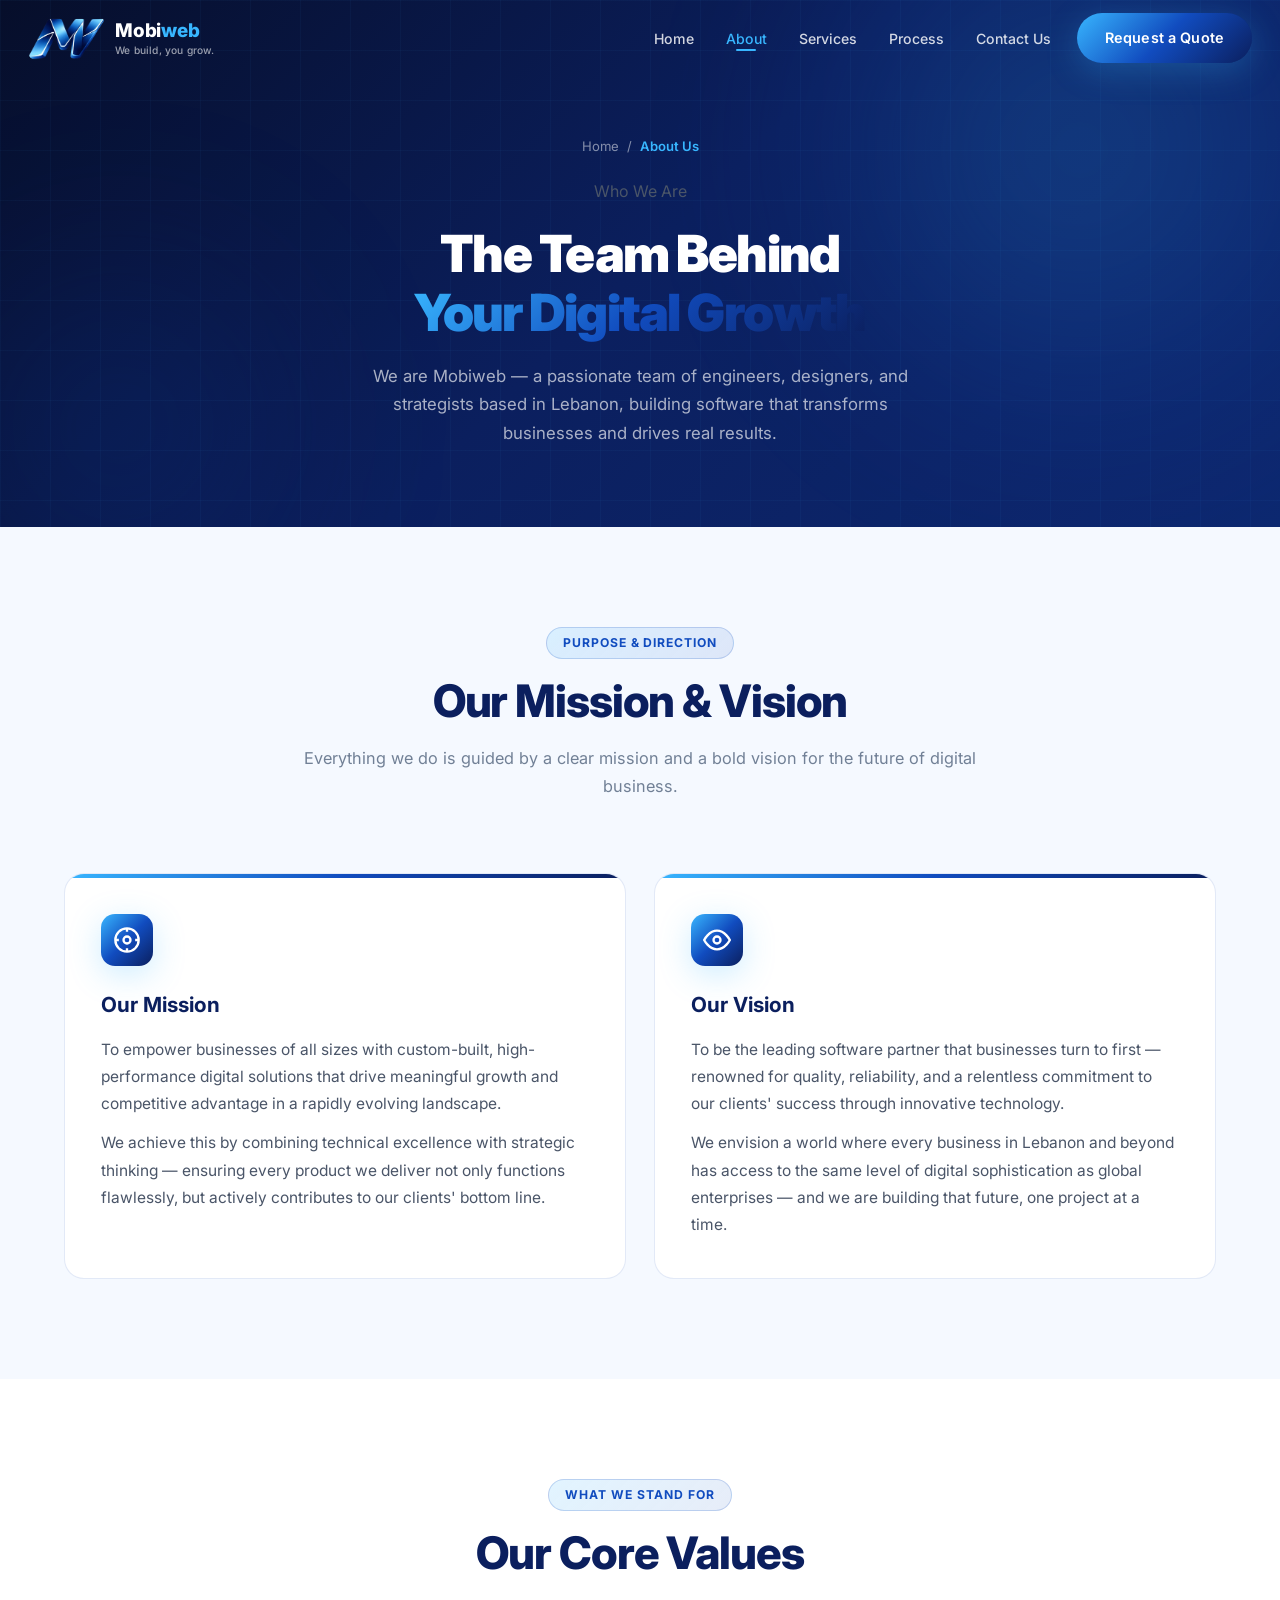
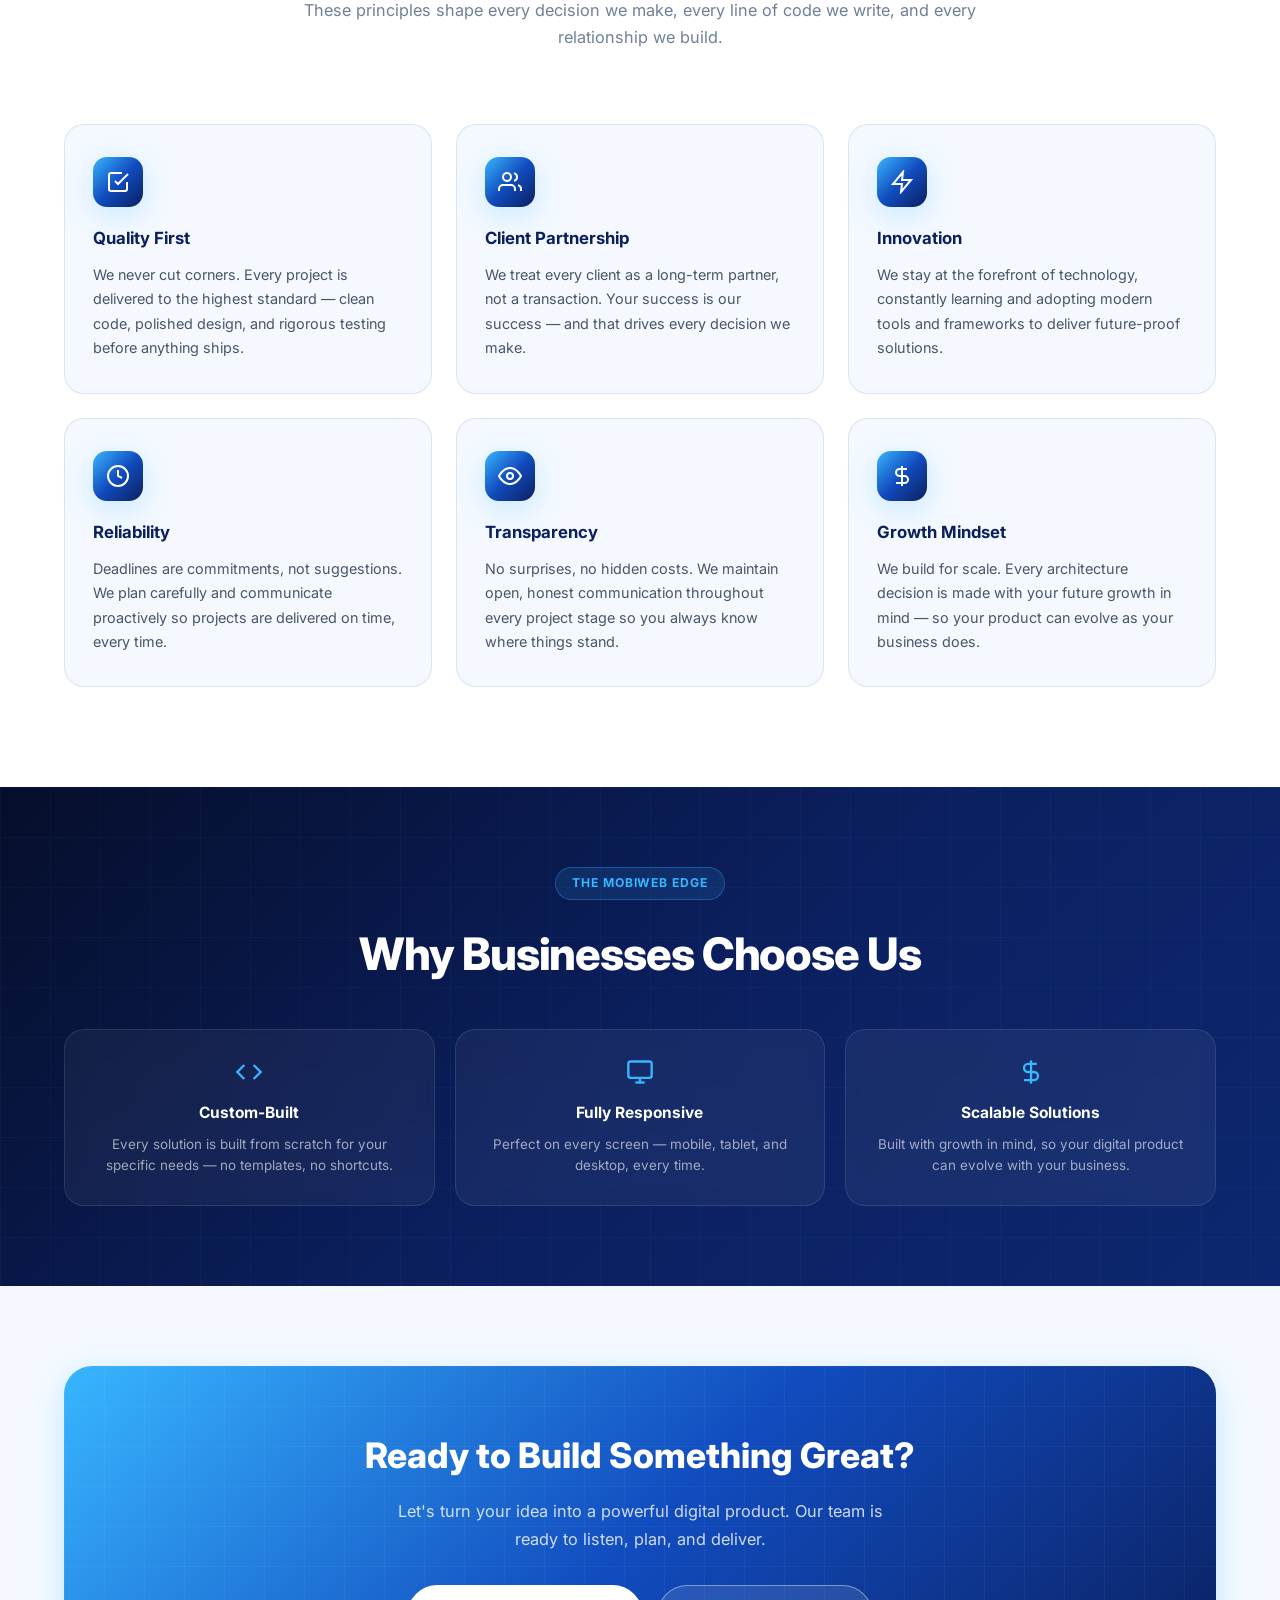
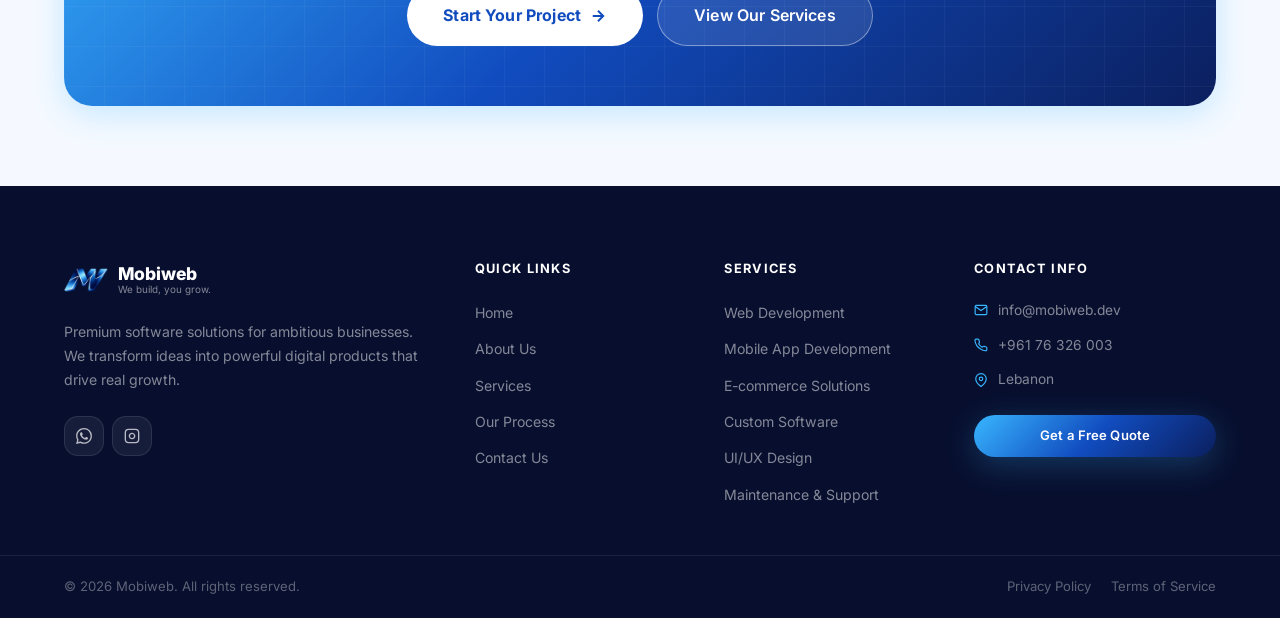
==== about.html @ 2de8a3c5 "commit 3" ====
<!DOCTYPE html>
<html lang="en">
<head>
  <meta charset="UTF-8" />
  <meta name="viewport" content="width=device-width, initial-scale=1.0" />
  <meta name="description" content="About Mobiweb — Our story, mission, vision, values, and the team behind Lebanon's trusted software company." />
  <meta name="keywords" content="about Mobiweb, software company Lebanon, web development team, who we are, our mission" />
  <meta name="author" content="Mobiweb" />
  <meta name="robots" content="index, follow" />
  <meta property="og:title" content="About Us — Mobiweb" />
  <meta property="og:description" content="Learn about Mobiweb — our story, values, mission and the people behind your next digital product." />
  <meta property="og:type" content="website" />
  <meta property="og:url" content="https://mobiweb.dev/about.html" />
  <title>About Us — Mobiweb</title>
  <link rel="stylesheet" href="style.css" />
  <link rel="preconnect" href="https://fonts.googleapis.com" />
  <link rel="preconnect" href="https://fonts.gstatic.com" crossorigin />
  <link href="https://fonts.googleapis.com/css2?family=Inter:wght@300;400;500;600;700;800;900&display=swap" rel="stylesheet" />
  <style>
    /* Active nav link */
    .active-page { color: #38B6FF !important; }
    .active-page::after { transform: translateX(-50%) scaleX(1) !important; }

    /* Breadcrumb */
    .breadcrumb { display: flex; align-items: center; gap: 8px; font-size: 0.82rem; color: rgba(255,255,255,.5); }
    .breadcrumb a { color: rgba(255,255,255,.5); transition: color 0.3s; }
    .breadcrumb a:hover { color: #38B6FF; }
    .breadcrumb span[aria-current] { color: #38B6FF; font-weight: 600; }

    /* ===== About Page Specific Styles ===== */

    /* Hero */
    .abt-hero {
      position: relative;
      background: var(--gradient-hero);
      overflow: hidden;
      padding: calc(var(--navbar-h) + 60px) 0 80px;
    }
    .abt-hero-inner {
      position: relative;
      z-index: 1;
      text-align: center;
      display: flex;
      flex-direction: column;
      align-items: center;
      gap: 20px;
    }
    .abt-hero-title {
      font-size: clamp(2rem, 4vw, 3.2rem);
      font-weight: 900;
      color: var(--white);
      line-height: 1.15;
      letter-spacing: -0.03em;
      max-width: 720px;
    }
    .abt-hero-subtitle {
      font-size: 1.05rem;
      color: rgba(255,255,255,.65);
      line-height: 1.7;
      max-width: 580px;
    }

    /* Story section */
    .abt-story-grid {
      display: grid;
      grid-template-columns: 1fr 1fr;
      gap: 64px;
      align-items: center;
    }
    .abt-story-text h2 {
      font-size: clamp(1.6rem, 3vw, 2.2rem);
      font-weight: 800;
      color: var(--text-primary);
      line-height: 1.25;
      letter-spacing: -0.025em;
      margin-bottom: 20px;
    }
    .abt-story-text p {
      font-size: 1rem;
      color: var(--text-body);
      line-height: 1.8;
      margin-bottom: 16px;
    }
    .abt-story-visual {
      display: grid;
      grid-template-columns: 1fr 1fr;
      gap: 16px;
    }
    .abt-stat-card {
      background: var(--white);
      border: 1.5px solid var(--border);
      border-radius: var(--radius-lg);
      padding: 28px 22px;
      text-align: center;
      transition: transform var(--transition), box-shadow var(--transition);
    }
    .abt-stat-card:hover {
      transform: translateY(-4px);
      box-shadow: var(--shadow-md);
    }
    .abt-stat-card strong {
      display: block;
      font-size: 2rem;
      font-weight: 900;
      background: var(--gradient);
      -webkit-background-clip: text;
      -webkit-text-fill-color: transparent;
      background-clip: text;
      line-height: 1;
      margin-bottom: 6px;
    }
    .abt-stat-card span {
      font-size: 0.82rem;
      font-weight: 500;
      color: var(--text-light);
    }
    .abt-stat-card.span-2 { grid-column: span 2; }

    /* Mission & Vision */
    .mv-grid {
      display: grid;
      grid-template-columns: 1fr 1fr;
      gap: 28px;
    }
    .mv-full-card {
      background: var(--white);
      border: 1.5px solid var(--border);
      border-radius: var(--radius-lg);
      padding: 40px 36px;
      position: relative;
      overflow: hidden;
      transition: transform var(--transition), box-shadow var(--transition);
    }
    .mv-full-card:hover {
      transform: translateY(-4px);
      box-shadow: var(--shadow-lg);
    }
    .mv-full-card::before {
      content: '';
      position: absolute;
      top: 0; left: 0; right: 0;
      height: 4px;
      background: var(--gradient);
    }
    .mv-full-card .mv-icon {
      margin-bottom: 22px;
    }
    .mv-full-card h3 {
      font-size: 1.3rem;
      font-weight: 700;
      color: var(--text-primary);
      margin-bottom: 14px;
    }
    .mv-full-card p {
      font-size: 0.97rem;
      color: var(--text-body);
      line-height: 1.75;
    }

    /* Values */
    .values-grid {
      display: grid;
      grid-template-columns: repeat(3, 1fr);
      gap: 24px;
    }
    .value-card {
      background: var(--bg);
      border-radius: var(--radius-lg);
      border: 1.5px solid var(--border);
      padding: 32px 28px;
      transition: transform var(--transition), box-shadow var(--transition), border-color var(--transition);
    }
    .value-card:hover {
      transform: translateY(-5px);
      box-shadow: var(--shadow-md);
      border-color: rgba(56,182,255,.3);
    }
    .value-icon {
      width: 50px; height: 50px;
      background: var(--gradient);
      border-radius: var(--radius-md);
      display: flex; align-items: center; justify-content: center;
      color: var(--white);
      margin-bottom: 18px;
      box-shadow: var(--shadow-blue);
    }
    .value-card h3 {
      font-size: 1.05rem;
      font-weight: 700;
      color: var(--text-primary);
      margin-bottom: 10px;
    }
    .value-card p {
      font-size: 0.9rem;
      color: var(--text-body);
      line-height: 1.7;
    }

    /* Why us strip */
    .abt-why-strip {
      background: var(--gradient-hero);
      padding: 80px 0;
      position: relative;
      overflow: hidden;
    }
    .abt-why-strip::before {
      content: '';
      position: absolute; inset: 0;
      background-image:
        linear-gradient(rgba(56,182,255,.04) 1px, transparent 1px),
        linear-gradient(90deg, rgba(56,182,255,.04) 1px, transparent 1px);
      background-size: 50px 50px;
      pointer-events: none;
    }
    .abt-why-inner {
      position: relative; z-index: 1;
      text-align: center;
    }
    .abt-why-inner .section-badge { background: rgba(56,182,255,.12); border-color: rgba(56,182,255,.3); color: var(--bright); }
    .abt-why-inner .section-title { color: var(--white); }
    .abt-why-inner .section-subtitle { color: rgba(255,255,255,.65); }
    .abt-why-list {
      display: grid;
      grid-template-columns: repeat(3, 1fr);
      gap: 20px;
      margin-top: 48px;
    }
    .abt-why-item {
      background: rgba(255,255,255,.05);
      border: 1px solid rgba(255,255,255,.1);
      border-radius: var(--radius-lg);
      padding: 28px 22px;
      text-align: center;
      backdrop-filter: blur(8px);
      transition: background var(--transition), border-color var(--transition), transform var(--transition);
    }
    .abt-why-item:hover {
      background: rgba(56,182,255,.1);
      border-color: rgba(56,182,255,.35);
      transform: translateY(-4px);
    }
    .abt-why-item svg { margin: 0 auto 14px; color: var(--bright); display: block; }
    .abt-why-item h4 { font-size: 0.97rem; font-weight: 700; color: var(--white); margin-bottom: 8px; }
    .abt-why-item p  { font-size: 0.84rem; color: rgba(255,255,255,.6); line-height: 1.6; }

    /* CTA strip */
    .abt-cta-section {
      background: var(--bg);
      padding: 80px 0;
    }
    .abt-cta-box {
      background: var(--gradient);
      border-radius: var(--radius-xl);
      padding: 60px 48px;
      text-align: center;
      box-shadow: var(--shadow-blue);
      position: relative;
      overflow: hidden;
    }
    .abt-cta-box::before {
      content: '';
      position: absolute; inset: 0;
      background-image:
        linear-gradient(rgba(255,255,255,.04) 1px, transparent 1px),
        linear-gradient(90deg, rgba(255,255,255,.04) 1px, transparent 1px);
      background-size: 40px 40px;
      pointer-events: none;
    }
    .abt-cta-box h2 {
      font-size: clamp(1.6rem, 3vw, 2.2rem);
      font-weight: 800;
      color: var(--white);
      margin-bottom: 14px;
      position: relative;
    }
    .abt-cta-box p {
      font-size: 1.02rem;
      color: rgba(255,255,255,.8);
      max-width: 500px;
      margin: 0 auto 32px;
      line-height: 1.7;
      position: relative;
    }
    .abt-cta-actions {
      display: flex;
      gap: 14px;
      justify-content: center;
      flex-wrap: wrap;
      position: relative;
    }
    .btn-white {
      background: var(--white);
      color: var(--blue);
      font-weight: 700;
    }
    .btn-white:hover {
      background: rgba(255,255,255,.9);
      transform: translateY(-2px);
      box-shadow: 0 8px 24px rgba(0,0,0,.15);
    }
    .btn-ghost-white {
      background: rgba(255,255,255,.1);
      color: var(--white);
      border: 1.5px solid rgba(255,255,255,.4);
    }
    .btn-ghost-white:hover {
      background: rgba(255,255,255,.2);
      transform: translateY(-2px);
    }

    /* Responsive */
    @media (max-width: 1024px) {
      .abt-story-grid { grid-template-columns: 1fr; gap: 40px; }
      .mv-grid { grid-template-columns: 1fr; }
      .values-grid { grid-template-columns: repeat(2, 1fr); }
      .abt-why-list { grid-template-columns: 1fr; }
    }
    @media (max-width: 640px) {
      .abt-story-visual { grid-template-columns: 1fr 1fr; }
      .abt-stat-card.span-2 { grid-column: span 1; }
      .values-grid { grid-template-columns: 1fr; }
      .abt-why-list { grid-template-columns: 1fr; }
      .abt-cta-box { padding: 40px 24px; }
    }
  </style>
</head>
<body>

  <!-- ===== NAVBAR ===== -->
  <nav class="navbar" id="navbar" role="navigation" aria-label="Main navigation">
    <div class="nav-container">
      <a href="index.html" class="nav-brand" aria-label="Mobiweb — Go to homepage">
        <div class="nav-logo-wrap">
          <img src="logo.webp" alt="Mobiweb Logo" class="logo-img" />
        </div>
        <div class="nav-brand-text">
          <span class="brand-name">Mobi<span class="brand-web">web</span></span>
          <span class="brand-slogan">We build, you grow.</span>
        </div>
      </a>

      <button class="hamburger" id="hamburger" aria-label="Toggle mobile navigation menu" aria-expanded="false" aria-controls="nav-menu">
        <span class="hb-line"></span>
        <span class="hb-line"></span>
        <span class="hb-line"></span>
      </button>

      <ul class="nav-menu" id="nav-menu" role="list">
        <li><a href="index.html#home"    class="nav-link">Home</a></li>
        <li><a href="about.html"         class="nav-link active-page">About</a></li>
        <li><a href="index.html#services"      class="nav-link">Services</a></li>
        <li><a href="index.html#process" class="nav-link">Process</a></li>
        <li><a href="index.html#contact" class="nav-link">Contact Us</a></li>
        <li class="nav-cta-item"><a href="index.html#contact" class="btn btn-primary nav-cta">Request a Quote</a></li>
      </ul>

      <div class="nav-overlay" id="nav-overlay" aria-hidden="true"></div>
    </div>
  </nav>

  <!-- ===== HERO ===== -->
  <section class="abt-hero" aria-labelledby="abt-hero-heading">
    <div class="hero-bg" aria-hidden="true">
      <div class="hero-orb orb-1"></div>
      <div class="hero-orb orb-2"></div>
      <div class="hero-grid-overlay"></div>
    </div>
    <div class="container abt-hero-inner">
      <nav class="breadcrumb" aria-label="Breadcrumb">
        <a href="index.html">Home</a>
        <span aria-hidden="true">/</span>
        <span aria-current="page">About Us</span>
      </nav>
      <div class="svc-hero-badge">
        <span class="badge-dot" aria-hidden="true"></span>
        <span>Who We Are</span>
      </div>
      <h1 id="abt-hero-heading" class="abt-hero-title">
        The Team Behind<br>
        <span class="gradient-text">Your Digital Growth</span>
      </h1>
      <p class="abt-hero-subtitle">
        We are Mobiweb — a passionate team of engineers, designers, and strategists based in Lebanon, building software that transforms businesses and drives real results.
      </p>
    </div>
  </section>

  <!-- ===== MISSION & VISION ===== -->
  <section class="section" style="background: var(--bg);" aria-labelledby="mv-heading">
    <div class="container">
      <header class="section-header reveal">
        <span class="section-badge">Purpose &amp; Direction</span>
        <h2 id="mv-heading" class="section-title">Our Mission &amp; Vision</h2>
        <p class="section-subtitle">Everything we do is guided by a clear mission and a bold vision for the future of digital business.</p>
      </header>

      <div class="mv-grid">
        <div class="mv-full-card reveal">
          <div class="mv-icon" aria-hidden="true">
            <svg width="28" height="28" viewBox="0 0 24 24" fill="none" stroke="currentColor" stroke-width="2"><circle cx="12" cy="12" r="10"/><circle cx="12" cy="12" r="3"/><line x1="12" y1="2" x2="12" y2="5"/><line x1="12" y1="19" x2="12" y2="22"/><line x1="2" y1="12" x2="5" y2="12"/><line x1="19" y1="12" x2="22" y2="12"/></svg>
          </div>
          <h3>Our Mission</h3>
          <p>To empower businesses of all sizes with custom-built, high-performance digital solutions that drive meaningful growth and competitive advantage in a rapidly evolving landscape.</p>
          <p style="margin-top:12px;">We achieve this by combining technical excellence with strategic thinking — ensuring every product we deliver not only functions flawlessly, but actively contributes to our clients' bottom line.</p>
        </div>
        <div class="mv-full-card reveal">
          <div class="mv-icon" aria-hidden="true">
            <svg width="28" height="28" viewBox="0 0 24 24" fill="none" stroke="currentColor" stroke-width="2"><path d="M1 12s4-8 11-8 11 8 11 8-4 8-11 8-11-8-11-8z"/><circle cx="12" cy="12" r="3"/></svg>
          </div>
          <h3>Our Vision</h3>
          <p>To be the leading software partner that businesses turn to first — renowned for quality, reliability, and a relentless commitment to our clients' success through innovative technology.</p>
          <p style="margin-top:12px;">We envision a world where every business in Lebanon and beyond has access to the same level of digital sophistication as global enterprises — and we are building that future, one project at a time.</p>
        </div>
      </div>
    </div>
  </section>

  <!-- ===== OUR VALUES ===== -->
  <section class="section" style="background: var(--white);" aria-labelledby="values-heading">
    <div class="container">
      <header class="section-header reveal">
        <span class="section-badge">What We Stand For</span>
        <h2 id="values-heading" class="section-title">Our Core Values</h2>
        <p class="section-subtitle">These principles shape every decision we make, every line of code we write, and every relationship we build.</p>
      </header>

      <div class="values-grid">
        <div class="value-card reveal">
          <div class="value-icon" aria-hidden="true">
            <svg width="24" height="24" viewBox="0 0 24 24" fill="none" stroke="currentColor" stroke-width="2"><polyline points="9 11 12 14 22 4"/><path d="M21 12v7a2 2 0 0 1-2 2H5a2 2 0 0 1-2-2V5a2 2 0 0 1 2-2h11"/></svg>
          </div>
          <h3>Quality First</h3>
          <p>We never cut corners. Every project is delivered to the highest standard — clean code, polished design, and rigorous testing before anything ships.</p>
        </div>
        <div class="value-card reveal">
          <div class="value-icon" aria-hidden="true">
            <svg width="24" height="24" viewBox="0 0 24 24" fill="none" stroke="currentColor" stroke-width="2"><path d="M17 21v-2a4 4 0 0 0-4-4H5a4 4 0 0 0-4 4v2"/><circle cx="9" cy="7" r="4"/><path d="M23 21v-2a4 4 0 0 0-3-3.87"/><path d="M16 3.13a4 4 0 0 1 0 7.75"/></svg>
          </div>
          <h3>Client Partnership</h3>
          <p>We treat every client as a long-term partner, not a transaction. Your success is our success — and that drives every decision we make.</p>
        </div>
        <div class="value-card reveal">
          <div class="value-icon" aria-hidden="true">
            <svg width="24" height="24" viewBox="0 0 24 24" fill="none" stroke="currentColor" stroke-width="2"><path d="M13 2L3 14h9l-1 8 10-12h-9l1-8z"/></svg>
          </div>
          <h3>Innovation</h3>
          <p>We stay at the forefront of technology, constantly learning and adopting modern tools and frameworks to deliver future-proof solutions.</p>
        </div>
        <div class="value-card reveal">
          <div class="value-icon" aria-hidden="true">
            <svg width="24" height="24" viewBox="0 0 24 24" fill="none" stroke="currentColor" stroke-width="2"><circle cx="12" cy="12" r="10"/><polyline points="12 6 12 12 16 14"/></svg>
          </div>
          <h3>Reliability</h3>
          <p>Deadlines are commitments, not suggestions. We plan carefully and communicate proactively so projects are delivered on time, every time.</p>
        </div>
        <div class="value-card reveal">
          <div class="value-icon" aria-hidden="true">
            <svg width="24" height="24" viewBox="0 0 24 24" fill="none" stroke="currentColor" stroke-width="2"><path d="M1 12s4-8 11-8 11 8 11 8-4 8-11 8-11-8-11-8z"/><circle cx="12" cy="12" r="3"/></svg>
          </div>
          <h3>Transparency</h3>
          <p>No surprises, no hidden costs. We maintain open, honest communication throughout every project stage so you always know where things stand.</p>
        </div>
        <div class="value-card reveal">
          <div class="value-icon" aria-hidden="true">
            <svg width="24" height="24" viewBox="0 0 24 24" fill="none" stroke="currentColor" stroke-width="2"><line x1="12" y1="2" x2="12" y2="22"/><path d="M17 5H9.5a3.5 3.5 0 0 0 0 7h5a3.5 3.5 0 0 1 0 7H6"/></svg>
          </div>
          <h3>Growth Mindset</h3>
          <p>We build for scale. Every architecture decision is made with your future growth in mind — so your product can evolve as your business does.</p>
        </div>
      </div>
    </div>
  </section>

  <!-- ===== WHY CHOOSE US ===== -->
  <section class="abt-why-strip" aria-labelledby="abt-why-heading">
    <div class="container abt-why-inner">
      <span class="section-badge">The Mobiweb Edge</span>
      <h2 id="abt-why-heading" class="section-title" style="margin-top:12px;">Why Businesses Choose Us</h2>
      <div class="abt-why-list">
        <div class="abt-why-item reveal">
          <svg width="28" height="28" viewBox="0 0 24 24" fill="none" stroke="currentColor" stroke-width="2"><polyline points="16 18 22 12 16 6"/><polyline points="8 6 2 12 8 18"/></svg>
          <h4>Custom-Built</h4>
          <p>Every solution is built from scratch for your specific needs — no templates, no shortcuts.</p>
        </div>
        <div class="abt-why-item reveal">
          <svg width="28" height="28" viewBox="0 0 24 24" fill="none" stroke="currentColor" stroke-width="2"><rect x="2" y="3" width="20" height="14" rx="2"/><line x1="8" y1="21" x2="16" y2="21"/><line x1="12" y1="17" x2="12" y2="21"/></svg>
          <h4>Fully Responsive</h4>
          <p>Perfect on every screen — mobile, tablet, and desktop, every time.</p>
        </div>
        <div class="abt-why-item reveal">
          <svg width="28" height="28" viewBox="0 0 24 24" fill="none" stroke="currentColor" stroke-width="2"><line x1="12" y1="2" x2="12" y2="22"/><path d="M17 5H9.5a3.5 3.5 0 0 0 0 7h5a3.5 3.5 0 0 1 0 7H6"/></svg>
          <h4>Scalable Solutions</h4>
          <p>Built with growth in mind, so your digital product can evolve with your business.</p>
        </div>
      </div>
    </div>
  </section>

  <!-- ===== CTA ===== -->
  <section class="abt-cta-section" aria-label="Call to action">
    <div class="container">
      <div class="abt-cta-box reveal">
        <h2>Ready to Build Something Great?</h2>
        <p>Let's turn your idea into a powerful digital product. Our team is ready to listen, plan, and deliver.</p>
        <div class="abt-cta-actions">
          <a href="index.html#contact" class="btn btn-white btn-lg">
            Start Your Project
            <svg width="18" height="18" viewBox="0 0 24 24" fill="none" stroke="currentColor" stroke-width="2.5" aria-hidden="true"><path d="M5 12h14M12 5l7 7-7 7"/></svg>
          </a>
          <a href="index.html#services" class="btn btn-ghost-white btn-lg">View Our Services</a>
        </div>
      </div>
    </div>
  </section>

  <!-- ===== FOOTER ===== -->
  <footer class="footer" role="contentinfo">
    <div class="footer-top">
      <div class="container">
        <div class="footer-grid">
          <div class="footer-col footer-brand-col">
            <a href="index.html" class="footer-logo-link" aria-label="Mobiweb home">
              <img src="logo.webp" alt="Mobiweb Logo" class="footer-logo-img" />
              <div class="footer-brand-text">
                <span class="footer-brand-name">Mobiweb</span>
                <span class="footer-brand-slogan">We build, you grow.</span>
              </div>
            </a>
            <p>Premium software solutions for ambitious businesses. We transform ideas into powerful digital products that drive real growth.</p>
            <div class="footer-social">
              <a href="https://wa.me/96176326003" class="soc-btn" aria-label="WhatsApp" target="_blank" rel="noopener noreferrer"><svg width="16" height="16" viewBox="0 0 24 24" fill="currentColor" aria-hidden="true"><path d="M17.472 14.382c-.297-.149-1.758-.867-2.03-.967-.273-.099-.471-.148-.67.15-.197.297-.767.966-.94 1.164-.173.199-.347.223-.644.075-.297-.15-1.255-.463-2.39-1.475-.883-.788-1.48-1.761-1.653-2.059-.173-.297-.018-.458.13-.606.134-.133.298-.347.446-.52.149-.174.198-.298.298-.497.099-.198.05-.371-.025-.52-.075-.149-.669-1.612-.916-2.207-.242-.579-.487-.5-.669-.51-.173-.008-.371-.01-.57-.01-.198 0-.52.074-.792.372-.272.297-1.04 1.016-1.04 2.479 0 1.462 1.065 2.875 1.213 3.074.149.198 2.096 3.2 5.077 4.487.709.306 1.262.489 1.694.625.712.227 1.36.195 1.871.118.571-.085 1.758-.719 2.006-1.413.248-.694.248-1.289.173-1.413-.074-.124-.272-.198-.57-.347m-5.421 7.403h-.004a9.87 9.87 0 01-5.031-1.378l-.361-.214-3.741.982.998-3.648-.235-.374a9.86 9.86 0 01-1.51-5.26c.001-5.45 4.436-9.884 9.888-9.884 2.64 0 5.122 1.03 6.988 2.898a9.825 9.825 0 012.893 6.994c-.003 5.45-4.437 9.884-9.885 9.884m8.413-18.297A11.815 11.815 0 0012.05 0C5.495 0 .16 5.335.157 11.892c0 2.096.547 4.142 1.588 5.945L.057 24l6.305-1.654a11.882 11.882 0 005.683 1.448h.005c6.554 0 11.89-5.335 11.893-11.893a11.821 11.821 0 00-3.48-8.413z"/></svg></a>
              <a href="https://www.instagram.com/mobiweb" class="soc-btn" aria-label="Instagram" target="_blank" rel="noopener noreferrer"><svg width="16" height="16" viewBox="0 0 24 24" fill="none" stroke="currentColor" stroke-width="2" aria-hidden="true"><rect x="2" y="2" width="20" height="20" rx="5"/><path d="M16 11.37A4 4 0 1 1 12.63 8 4 4 0 0 1 16 11.37z"/><line x1="17.5" y1="6.5" x2="17.51" y2="6.5"/></svg></a>
            </div>
          </div>

          <nav class="footer-col" aria-label="Quick links">
            <h4>Quick Links</h4>
            <ul>
              <li><a href="index.html#home">Home</a></li>
              <li><a href="about.html">About Us</a></li>
              <li><a href="index.html#services">Services</a></li>
              <li><a href="index.html#process">Our Process</a></li>
              <li><a href="index.html#contact">Contact Us</a></li>
            </ul>
          </nav>

          <nav class="footer-col" aria-label="Services">
            <h4>Services</h4>
            <ul>
              <li><a href="index.html#services">Web Development</a></li>
              <li><a href="index.html#services">Mobile App Development</a></li>
              <li><a href="index.html#services">E-commerce Solutions</a></li>
              <li><a href="index.html#services">Custom Software</a></li>
              <li><a href="index.html#services">UI/UX Design</a></li>
              <li><a href="index.html#services">Maintenance &amp; Support</a></li>
            </ul>
          </nav>

          <div class="footer-col">
            <h4>Contact Info</h4>
            <div class="footer-contact-list">
              <div class="fci">
                <svg width="14" height="14" viewBox="0 0 24 24" fill="none" stroke="currentColor" stroke-width="2" aria-hidden="true"><path d="M4 4h16c1.1 0 2 .9 2 2v12c0 1.1-.9 2-2 2H4c-1.1 0-2-.9-2-2V6c0-1.1.9-2 2-2z"/><polyline points="22,6 12,13 2,6"/></svg>
                <a href="mailto:info@mobiweb.dev">info@mobiweb.dev</a>
              </div>
              <div class="fci">
                <svg width="14" height="14" viewBox="0 0 24 24" fill="none" stroke="currentColor" stroke-width="2" aria-hidden="true"><path d="M22 16.92v3a2 2 0 0 1-2.18 2 19.79 19.79 0 0 1-8.63-3.07A19.5 19.5 0 0 1 4.69 13a19.79 19.79 0 0 1-3.07-8.67A2 2 0 0 1 3.6 2h3a2 2 0 0 1 2 1.72c.127.96.361 1.903.7 2.81a2 2 0 0 1-.45 2.11L7.91 9.91a16 16 0 0 0 6.09 6.09l1.27-1.27a2 2 0 0 1 2.11-.45c.907.339 1.85.573 2.81.7A2 2 0 0 1 22 16.92z"/></svg>
                <a href="tel:+96176326003">+961 76 326 003</a>
              </div>
              <div class="fci">
                <svg width="14" height="14" viewBox="0 0 24 24" fill="none" stroke="currentColor" stroke-width="2" aria-hidden="true"><path d="M21 10c0 7-9 13-9 13s-9-6-9-13a9 9 0 0 1 18 0z"/><circle cx="12" cy="10" r="3"/></svg>
                <span>Lebanon</span>
              </div>
            </div>
            <a href="index.html#contact" class="btn btn-primary btn-sm footer-cta-btn">Get a Free Quote</a>
          </div>
        </div>
      </div>
    </div>
    <div class="footer-bottom">
      <div class="container">
        <p>&copy; <span id="currentYear"></span> Mobiweb. All rights reserved.</p>
        <div class="footer-legal">
          <a href="privacy-policy.html">Privacy Policy</a>
          <a href="terms-of-service.html">Terms of Service</a>
        </div>
      </div>
    </div>
  </footer>

  <script src="script.js"></script>
</body>
</html>
---- style.css ----
/* ============================================================
   MOBIWEB — style.css
   Premium Software Company Website
   Colors: Navy #0B1F5E | Blue #114CBF | Bright #38B6FF | Bg #F5F9FF
   ============================================================ */

/* ---------- Custom Properties ---------- */
:root {
  --navy:        #0B1F5E;
  --blue:        #114CBF;
  --bright:      #38B6FF;
  --bg:          #F5F9FF;
  --white:       #FFFFFF;
  --dark-bg:     #080F2E;
  --dark-surface:#0E1A45;
  --text-primary:#0B1F5E;
  --text-body:   #4A5568;
  --text-light:  #718096;
  --border:      rgba(17,76,191,0.12);
  --border-dark: rgba(255,255,255,0.08);

  --gradient:        linear-gradient(135deg, var(--bright) 0%, var(--blue) 50%, var(--navy) 100%);
  --gradient-soft:   linear-gradient(135deg, rgba(56,182,255,.15) 0%, rgba(17,76,191,.1) 100%);
  --gradient-hero:   linear-gradient(135deg, #060E2A 0%, #0B1F5E 50%, #0D2870 100%);

  --radius-sm:   8px;
  --radius-md:   14px;
  --radius-lg:   20px;
  --radius-xl:   28px;
  --radius-full: 9999px;

  --shadow-sm:   0 2px 8px rgba(11,31,94,.08);
  --shadow-md:   0 8px 32px rgba(11,31,94,.12);
  --shadow-lg:   0 20px 60px rgba(11,31,94,.16);
  --shadow-blue: 0 8px 32px rgba(56,182,255,.25);

  --transition: 0.3s cubic-bezier(0.4, 0, 0.2, 1);
  --transition-slow: 0.6s cubic-bezier(0.4, 0, 0.2, 1);

  --navbar-h: 76px;
  --font: 'Inter', -apple-system, BlinkMacSystemFont, 'Segoe UI', sans-serif;
}

/* ---------- Reset & Base ---------- */
*, *::before, *::after { box-sizing: border-box; margin: 0; padding: 0; }

html {
  scroll-behavior: smooth;
  font-size: 16px;
  -webkit-text-size-adjust: 100%;
}

body {
  font-family: var(--font);
  color: var(--text-body);
  background: var(--white);
  line-height: 1.65;
  overflow-x: hidden;
}

img, svg { display: block; max-width: 100%; }
a { color: inherit; text-decoration: none; }
ul, ol { list-style: none; }
button { cursor: pointer; border: none; background: none; font: inherit; }
input, textarea, select { font: inherit; }

/* ---------- Utility: Container ---------- */
.container {
  width: 100%;
  max-width: 1200px;
  margin: 0 auto;
  padding: 0 24px;
}

/* ---------- Utility: Gradient Text ---------- */
.gradient-text {
  background: var(--gradient);
  -webkit-background-clip: text;
  -webkit-text-fill-color: transparent;
  background-clip: text;
}

/* ---------- Utility: Buttons ---------- */
.btn {
  display: inline-flex;
  align-items: center;
  gap: 8px;
  padding: 13px 28px;
  border-radius: var(--radius-full);
  font-size: 0.9rem;
  font-weight: 600;
  letter-spacing: 0.01em;
  transition: var(--transition);
  white-space: nowrap;
}

.btn-primary {
  background: var(--gradient);
  color: var(--white);
  box-shadow: var(--shadow-blue);
}
.btn-primary:hover {
  transform: translateY(-2px);
  box-shadow: 0 12px 40px rgba(56,182,255,.35);
  filter: brightness(1.08);
}
.btn-primary:active { transform: translateY(0); }

.btn-ghost {
  background: rgba(255,255,255,0.06);
  color: var(--white);
  border: 1.5px solid rgba(255,255,255,0.25);
  backdrop-filter: blur(8px);
}
.btn-ghost:hover {
  background: rgba(255,255,255,0.14);
  border-color: rgba(255,255,255,0.45);
  transform: translateY(-2px);
}

.btn-outline {
  background: transparent;
  color: var(--blue);
  border: 1.5px solid var(--blue);
}
.btn-outline:hover {
  background: var(--blue);
  color: var(--white);
  transform: translateY(-2px);
}

.btn-lg { padding: 16px 36px; font-size: 1rem; }
.btn-sm { padding: 10px 20px; font-size: 0.82rem; }
.btn-full { width: 100%; justify-content: center; }

/* ============================================================
   NAVBAR
   ============================================================ */
.navbar {
  position: fixed;
  top: 0; left: 0; right: 0;
  z-index: 1000;
  height: var(--navbar-h);
  transition: background var(--transition), box-shadow var(--transition), backdrop-filter var(--transition);
}

.navbar.scrolled {
  background: rgba(8,15,46,0.92);
  backdrop-filter: blur(18px);
  -webkit-backdrop-filter: blur(18px);
  box-shadow: 0 4px 24px rgba(0,0,0,0.3);
}

.nav-container {
  display: flex;
  align-items: center;
  justify-content: space-between;
  height: 100%;
  max-width: 1280px;
  margin: 0 auto;
  padding: 0 28px;
  position: relative;
}

/* Brand */
.nav-brand {
  display: flex;
  align-items: center;
  gap: 10px;
  z-index: 1001;
}

.nav-logo-wrap {
  flex-shrink: 0;
  display: flex;
  align-items: center;
}
.logo-img {
  height: 44px;
  width: auto;
  object-fit: contain;
  display: block;
  border-radius: 8px;
  transition: transform var(--transition), opacity var(--transition);
}
.nav-brand:hover .logo-img {
  transform: scale(1.04);
  opacity: 0.9;
}

.nav-brand-text {
  display: flex;
  flex-direction: column;
  line-height: 1.25;
  gap: 1px;
}
.brand-name {
  font-size: 1.18rem;
  font-weight: 800;
  color: #ffffff;
  letter-spacing: -0.01em;
}
.brand-web {
  color: #38B6FF;
}
.brand-slogan {
  font-size: 0.64rem;
  font-weight: 500;
  color: rgba(255, 255, 255, 0.6);
  letter-spacing: 0.02em;
}

/* Nav links */
.nav-menu {
  display: flex;
  align-items: center;
  gap: 4px;
}

.nav-link {
  padding: 8px 14px;
  font-size: 0.88rem;
  font-weight: 500;
  color: rgba(255,255,255,0.82);
  border-radius: var(--radius-sm);
  transition: color var(--transition), background var(--transition);
  position: relative;
}
.nav-link::after {
  content: '';
  position: absolute;
  bottom: 4px; left: 50%;
  transform: translateX(-50%) scaleX(0);
  width: 20px; height: 2px;
  background: var(--bright);
  border-radius: 2px;
  transition: transform var(--transition);
}
.nav-link:hover { color: var(--white); }
.nav-link:hover::after { transform: translateX(-50%) scaleX(1); }

.nav-cta { margin-left: 8px; }

/* Hamburger */
.hamburger {
  display: none;
  flex-direction: column;
  gap: 5px;
  padding: 8px;
  z-index: 1001;
}
.hb-line {
  display: block;
  width: 24px;
  height: 2px;
  background: var(--white);
  border-radius: 2px;
  transition: var(--transition);
  transform-origin: center;
}

.hamburger.open .hb-line:nth-child(1) { transform: translateY(7px) rotate(45deg); }
.hamburger.open .hb-line:nth-child(2) { opacity: 0; transform: scaleX(0); }
.hamburger.open .hb-line:nth-child(3) { transform: translateY(-7px) rotate(-45deg); }

/* Mobile overlay */
.nav-overlay {
  display: none;
  position: fixed;
  inset: 0;
  background: rgba(0,0,0,0.55);
  backdrop-filter: blur(4px);
  z-index: 998;
  opacity: 0;
  pointer-events: none;
  transition: opacity var(--transition);
}
.nav-overlay.active { opacity: 1; pointer-events: auto; }

/* ============================================================
   HERO
   ============================================================ */
.hero {
  position: relative;
  min-height: 100vh;
  background: var(--gradient-hero);
  display: flex;
  align-items: center;
  overflow: hidden;
  padding-top: var(--navbar-h);
}

/* Animated background */
.hero-bg { position: absolute; inset: 0; pointer-events: none; }

.hero-orb {
  position: absolute;
  border-radius: 50%;
  filter: blur(80px);
  opacity: 0.5;
  pointer-events: none;
}
.orb-1 {
  width: 600px; height: 600px;
  top: -150px; right: -100px;
  background: radial-gradient(circle, rgba(56,182,255,.4) 0%, rgba(17,76,191,.2) 60%, transparent 100%);
  animation: float1 8s ease-in-out infinite;
}
.orb-2 {
  width: 400px; height: 400px;
  bottom: -100px; left: -80px;
  background: radial-gradient(circle, rgba(17,76,191,.35) 0%, rgba(11,31,94,.2) 60%, transparent 100%);
  animation: float2 10s ease-in-out infinite;
}
.orb-3 {
  width: 300px; height: 300px;
  top: 40%; left: 35%;
  background: radial-gradient(circle, rgba(56,182,255,.2) 0%, transparent 70%);
  animation: float1 12s ease-in-out infinite reverse;
}

.hero-grid-overlay {
  position: absolute; inset: 0;
  background-image:
    linear-gradient(rgba(56,182,255,.04) 1px, transparent 1px),
    linear-gradient(90deg, rgba(56,182,255,.04) 1px, transparent 1px);
  background-size: 50px 50px;
  pointer-events: none;
}

@keyframes float1 {
  0%, 100% { transform: translateY(0) scale(1); }
  50%       { transform: translateY(-30px) scale(1.04); }
}
@keyframes float2 {
  0%, 100% { transform: translateY(0) scale(1); }
  50%       { transform: translateY(25px) scale(0.97); }
}

/* Hero layout */
.hero-inner {
  display: grid;
  grid-template-columns: 1fr 1fr;
  gap: 60px;
  align-items: center;
  padding-top: 60px;
  padding-bottom: 80px;
  position: relative;
  z-index: 1;
}

/* Hero content */
.hero-badge {
  display: inline-flex;
  align-items: center;
  gap: 8px;
  background: rgba(56,182,255,.12);
  border: 1px solid rgba(56,182,255,.3);
  color: var(--bright);
  border-radius: var(--radius-full);
  padding: 6px 16px;
  font-size: 0.78rem;
  font-weight: 600;
  letter-spacing: 0.04em;
  text-transform: uppercase;
  margin-bottom: 24px;
}
.badge-dot {
  width: 7px; height: 7px;
  background: var(--bright);
  border-radius: 50%;
  box-shadow: 0 0 8px var(--bright);
  animation: pulse 2s ease-in-out infinite;
}
@keyframes pulse {
  0%, 100% { opacity: 1; transform: scale(1); }
  50%       { opacity: 0.6; transform: scale(0.85); }
}

.hero-title {
  font-size: clamp(2.4rem, 4.5vw, 3.8rem);
  font-weight: 900;
  color: var(--white);
  line-height: 1.12;
  letter-spacing: -0.03em;
  margin-bottom: 22px;
}

.hero-subtitle {
  font-size: 1.05rem;
  color: rgba(255,255,255,0.7);
  line-height: 1.7;
  margin-bottom: 38px;
  max-width: 480px;
}

.hero-actions {
  display: flex;
  gap: 14px;
  flex-wrap: wrap;
  margin-bottom: 52px;
}

.hero-stats {
  display: flex;
  align-items: center;
  gap: 24px;
}
.stat strong {
  display: block;
  font-size: 1.7rem;
  font-weight: 900;
  color: var(--white);
  line-height: 1;
  background: var(--gradient);
  -webkit-background-clip: text;
  -webkit-text-fill-color: transparent;
  background-clip: text;
}
.stat span {
  font-size: 0.78rem;
  color: rgba(255,255,255,0.55);
  font-weight: 500;
  margin-top: 3px;
}
.stat-sep {
  width: 1px; height: 36px;
  background: rgba(255,255,255,0.15);
}

/* Hero visual */
.hero-visual {
  position: relative;
  display: flex;
  justify-content: center;
  align-items: center;
  height: 420px;
}

.hero-logo-ring {
  position: relative;
  width: 260px; height: 260px;
  display: flex;
  align-items: center;
  justify-content: center;
}

.ring-pulse {
  position: absolute;
  border-radius: 50%;
  border: 1.5px solid rgba(56,182,255,.35);
  animation: ringPulse 3s ease-in-out infinite;
}
.ring-1 { width: 260px; height: 260px; animation-delay: 0s; }
.ring-2 { width: 320px; height: 320px; animation-delay: 1s; opacity: 0.5; }

@keyframes ringPulse {
  0%, 100% { transform: scale(1); opacity: 0.5; }
  50%       { transform: scale(1.06); opacity: 1; }
}

.hero-logo-center {
  width: 180px; height: 180px;
  background: rgba(255,255,255,0.04);
  backdrop-filter: blur(16px);
  border: 1.5px solid rgba(255,255,255,0.08);
  border-radius: 50%;
  display: flex;
  align-items: center;
  justify-content: center;
  box-shadow: 0 20px 60px rgba(56,182,255,.2), inset 0 1px 0 rgba(255,255,255,.1);
}
.hero-logo-img {
  width: 148px;
  height: 120px;
  object-fit: contain;
  filter: drop-shadow(0 0 24px rgba(56,182,255,.65)) drop-shadow(0 4px 16px rgba(11,31,94,.5));
  animation: heroLogoFloat 5s ease-in-out infinite;
}
@keyframes heroLogoFloat {
  0%, 100% { filter: drop-shadow(0 0 24px rgba(56,182,255,.65)) drop-shadow(0 4px 16px rgba(11,31,94,.5)); }
  50%       { filter: drop-shadow(0 0 36px rgba(56,182,255,.9))  drop-shadow(0 6px 20px rgba(11,31,94,.6)); }
}

/* Floating cards */
.float-card {
  position: absolute;
  display: flex;
  align-items: center;
  gap: 10px;
  background: rgba(255,255,255,0.06);
  backdrop-filter: blur(16px);
  border: 1px solid rgba(255,255,255,0.12);
  border-radius: var(--radius-md);
  padding: 12px 18px;
  color: var(--white);
  font-size: 0.82rem;
  font-weight: 600;
  box-shadow: 0 8px 32px rgba(0,0,0,.2);
  white-space: nowrap;
}
.fc-icon {
  width: 34px; height: 34px;
  background: rgba(56,182,255,.15);
  border-radius: var(--radius-sm);
  display: flex; align-items: center; justify-content: center;
}

.fc-1 { top: 30px; right: -10px; animation: floatCard 6s ease-in-out infinite; }
.fc-2 { bottom: 50px; right: -20px; animation: floatCard 8s ease-in-out infinite 1s; }
.fc-3 { top: 50%; left: -20px; transform: translateY(-50%); animation: floatCard 7s ease-in-out infinite 2s; }

@keyframes floatCard {
  0%, 100% { transform: translateY(0); }
  50%       { transform: translateY(-10px); }
}
.fc-3 { animation-name: floatCard3; }
@keyframes floatCard3 {
  0%, 100% { transform: translateY(-50%); }
  50%       { transform: translateY(calc(-50% - 10px)); }
}

/* Scroll indicator */
.scroll-indicator {
  position: absolute;
  bottom: 32px; left: 50%;
  transform: translateX(-50%);
  display: flex;
  flex-direction: column;
  align-items: center;
  gap: 8px;
  color: rgba(255,255,255,.5);
  font-size: 0.72rem;
  font-weight: 500;
  letter-spacing: 0.08em;
  text-transform: uppercase;
  z-index: 2;
}
.scroll-mouse {
  width: 22px; height: 36px;
  border: 1.5px solid rgba(255,255,255,.35);
  border-radius: 12px;
  display: flex;
  justify-content: center;
  padding-top: 6px;
}
.scroll-wheel {
  width: 3px; height: 7px;
  background: rgba(255,255,255,.6);
  border-radius: 2px;
  animation: scrollWheel 2s ease-in-out infinite;
}
@keyframes scrollWheel {
  0%   { transform: translateY(0); opacity: 1; }
  80%  { transform: translateY(10px); opacity: 0; }
  100% { transform: translateY(0); opacity: 0; }
}

/* ============================================================
   SECTIONS — shared
   ============================================================ */
.section { padding: 100px 0; }

.section-header {
  text-align: center;
  max-width: 680px;
  margin: 0 auto 72px;
}

.section-badge {
  display: inline-flex;
  align-items: center;
  background: var(--gradient-soft);
  color: var(--blue);
  border: 1px solid rgba(17,76,191,.2);
  border-radius: var(--radius-full);
  padding: 5px 16px;
  font-size: 0.76rem;
  font-weight: 700;
  letter-spacing: 0.08em;
  text-transform: uppercase;
  margin-bottom: 16px;
}

.section-title {
  font-size: clamp(1.8rem, 3.5vw, 2.8rem);
  font-weight: 800;
  color: var(--text-primary);
  line-height: 1.2;
  letter-spacing: -0.025em;
  margin-bottom: 16px;
}

.section-subtitle {
  font-size: 1.02rem;
  color: var(--text-light);
  line-height: 1.7;
}

/* ============================================================
   ABOUT
   ============================================================ */
.about-section { background: var(--bg); }

.about-grid {
  display: grid;
  grid-template-columns: 1fr 1fr;
  gap: 64px;
  align-items: center;
}

.about-text p {
  font-size: 1rem;
  color: var(--text-body);
  line-height: 1.75;
  margin-bottom: 18px;
}

.check-list {
  margin-top: 28px;
  display: flex;
  flex-direction: column;
  gap: 12px;
}
.check-list li {
  display: flex;
  align-items: center;
  gap: 12px;
  font-size: 0.95rem;
  font-weight: 500;
  color: var(--text-primary);
}
.check-icon {
  width: 26px; height: 26px;
  min-width: 26px;
  background: var(--gradient);
  border-radius: 50%;
  display: flex;
  align-items: center;
  justify-content: center;
  color: var(--white);
}

/* Mission/Vision cards */
.about-cards {
  display: flex;
  flex-direction: column;
  gap: 20px;
}

.mv-card {
  padding: 32px;
  border-radius: var(--radius-lg);
  position: relative;
  overflow: hidden;
  transition: transform var(--transition), box-shadow var(--transition);
}
.mv-card:hover {
  transform: translateY(-4px);
  box-shadow: var(--shadow-lg);
}
.mv-card::before {
  content: '';
  position: absolute;
  inset: 0;
  border-radius: inherit;
  padding: 1.5px;
  background: var(--gradient);
  -webkit-mask: linear-gradient(#fff 0 0) content-box, linear-gradient(#fff 0 0);
  mask: linear-gradient(#fff 0 0) content-box, linear-gradient(#fff 0 0);
  -webkit-mask-composite: xor;
  mask-composite: exclude;
}

.mv-mission { background: linear-gradient(135deg, rgba(17,76,191,.05) 0%, rgba(56,182,255,.05) 100%); }
.mv-vision  { background: linear-gradient(135deg, rgba(11,31,94,.04) 0%, rgba(17,76,191,.06) 100%); }

.mv-icon {
  width: 52px; height: 52px;
  background: var(--gradient);
  border-radius: var(--radius-md);
  display: flex; align-items: center; justify-content: center;
  color: var(--white);
  margin-bottom: 18px;
  box-shadow: var(--shadow-blue);
}

.mv-card h3 {
  font-size: 1.15rem;
  font-weight: 700;
  color: var(--text-primary);
  margin-bottom: 10px;
}
.mv-card p {
  font-size: 0.93rem;
  color: var(--text-body);
  line-height: 1.7;
}

/* About — simplified single-column layout */
.about-simple {
  max-width: 600px;
  margin: 0 auto;
}

/* About — Know More CTA strip */
.about-cta-strip {
  margin-top: 56px;
  background: linear-gradient(135deg, rgba(17,76,191,.07) 0%, rgba(56,182,255,.07) 100%);
  border: 1.5px solid rgba(56,182,255,.2);
  border-radius: var(--radius-lg);
  padding: 32px 40px;
  display: flex;
  align-items: center;
  justify-content: space-between;
  gap: 24px;
  flex-wrap: wrap;
}
.about-cta-strip p {
  font-size: 1rem;
  font-weight: 500;
  color: var(--text-primary);
  margin: 0;
}
@media (max-width: 600px) {
  .about-cta-strip { flex-direction: column; align-items: flex-start; padding: 24px 20px; }
}

/* ============================================================
   SERVICES
   ============================================================ */
.services-section { background: var(--white); }

.services-grid {
  display: grid;
  grid-template-columns: repeat(3, 1fr);
  gap: 24px;
}

.service-card {
  background: var(--white);
  border: 1.5px solid var(--border);
  border-radius: var(--radius-lg);
  padding: 36px 30px;
  transition: transform var(--transition), box-shadow var(--transition), border-color var(--transition);
  position: relative;
  overflow: hidden;
  cursor: default;
}
.service-card::before {
  content: '';
  position: absolute;
  top: 0; left: 0; right: 0;
  height: 3px;
  background: var(--gradient);
  transform: scaleX(0);
  transform-origin: left;
  transition: transform var(--transition);
}
.service-card:hover {
  transform: translateY(-6px);
  box-shadow: var(--shadow-lg);
  border-color: rgba(56,182,255,.3);
}
.service-card:hover::before { transform: scaleX(1); }

.sc-icon {
  width: 58px; height: 58px;
  background: var(--gradient-soft);
  border-radius: var(--radius-md);
  display: flex; align-items: center; justify-content: center;
  color: var(--blue);
  margin-bottom: 22px;
  transition: background var(--transition), color var(--transition), box-shadow var(--transition);
}
.service-card:hover .sc-icon {
  background: var(--gradient);
  color: var(--white);
  box-shadow: var(--shadow-blue);
}

.service-card h3 {
  font-size: 1.05rem;
  font-weight: 700;
  color: var(--text-primary);
  margin-bottom: 10px;
}
.service-card p {
  font-size: 0.9rem;
  color: var(--text-body);
  line-height: 1.7;
  margin-bottom: 20px;
}

.sc-tags {
  display: flex;
  flex-wrap: wrap;
  gap: 6px;
  margin-bottom: 22px;
}
.sc-tags span {
  font-size: 0.72rem;
  font-weight: 600;
  color: var(--blue);
  background: rgba(17,76,191,.08);
  border-radius: var(--radius-full);
  padding: 3px 10px;
}

.sc-link {
  display: inline-flex;
  align-items: center;
  gap: 6px;
  font-size: 0.85rem;
  font-weight: 600;
  color: var(--blue);
  transition: gap var(--transition), color var(--transition);
}
.sc-link:hover { color: var(--bright); gap: 10px; }

/* ============================================================
   PROCESS
   ============================================================ */
.process-section { background: var(--dark-bg); }

.process-section .section-title { color: var(--white); }
.process-section .section-subtitle { color: rgba(255,255,255,.6); }
.process-section .section-badge { color: var(--bright); border-color: rgba(56,182,255,.25); background: rgba(56,182,255,.08); }

.process-list {
  display: grid;
  grid-template-columns: repeat(3, 1fr);
  gap: 2px;
  position: relative;
}

/* Connecting line */
.process-list::before {
  content: '';
  position: absolute;
  top: 50px; left: 0; right: 0;
  height: 1px;
  background: linear-gradient(90deg, transparent, rgba(56,182,255,.3) 20%, rgba(56,182,255,.3) 80%, transparent);
  pointer-events: none;
}

.process-step {
  background: rgba(255,255,255,.03);
  border: 1px solid rgba(255,255,255,.07);
  border-radius: var(--radius-lg);
  padding: 36px 28px;
  transition: transform var(--transition), background var(--transition), border-color var(--transition);
  position: relative;
}
.process-step:hover {
  transform: translateY(-6px);
  background: rgba(56,182,255,.06);
  border-color: rgba(56,182,255,.25);
}

.ps-number {
  font-size: 3.5rem;
  font-weight: 900;
  color: rgba(56,182,255,.12);
  line-height: 1;
  position: absolute;
  top: 20px; right: 22px;
  letter-spacing: -0.05em;
}

.ps-icon {
  width: 52px; height: 52px;
  background: rgba(56,182,255,.12);
  border-radius: var(--radius-md);
  display: flex; align-items: center; justify-content: center;
  color: var(--bright);
  margin-bottom: 20px;
  transition: background var(--transition), box-shadow var(--transition);
}
.process-step:hover .ps-icon {
  background: var(--gradient);
  color: var(--white);
  box-shadow: var(--shadow-blue);
}

.ps-body h3 {
  font-size: 1.05rem;
  font-weight: 700;
  color: var(--white);
  margin-bottom: 10px;
}
.ps-body p {
  font-size: 0.88rem;
  color: rgba(255,255,255,.55);
  line-height: 1.7;
}

/* ============================================================
   WHY CHOOSE US
   ============================================================ */
.why-section { background: var(--bg); }

.why-grid {
  display: grid;
  grid-template-columns: repeat(4, 1fr);
  gap: 20px;
}

.why-card {
  background: var(--white);
  border: 1.5px solid var(--border);
  border-radius: var(--radius-lg);
  padding: 28px 24px;
  transition: transform var(--transition), box-shadow var(--transition), border-color var(--transition);
}
.why-card:hover {
  transform: translateY(-5px);
  box-shadow: var(--shadow-md);
  border-color: rgba(56,182,255,.3);
}

.wc-icon {
  width: 48px; height: 48px;
  background: var(--gradient-soft);
  border-radius: var(--radius-md);
  display: flex; align-items: center; justify-content: center;
  color: var(--blue);
  margin-bottom: 18px;
  transition: background var(--transition), color var(--transition), box-shadow var(--transition);
}
.why-card:hover .wc-icon {
  background: var(--gradient);
  color: var(--white);
  box-shadow: var(--shadow-blue);
}

.why-card h3 {
  font-size: 0.95rem;
  font-weight: 700;
  color: var(--text-primary);
  margin-bottom: 8px;
}
.why-card p {
  font-size: 0.86rem;
  color: var(--text-body);
  line-height: 1.65;
}

/* ============================================================
   CONTACT
   ============================================================ */
.contact-section { background: var(--white); }

.contact-grid {
  display: grid;
  grid-template-columns: 400px 1fr;
  gap: 48px;
  align-items: start;
}

/* Info card */
.ci-card {
  background: var(--bg);
  border: 1.5px solid var(--border);
  border-radius: var(--radius-lg);
  padding: 32px;
  margin-bottom: 20px;
}
.ci-item {
  display: flex;
  align-items: flex-start;
  gap: 16px;
  padding: 18px 0;
  border-bottom: 1px solid var(--border);
}
.ci-item:first-child { padding-top: 0; }
.ci-item:last-child  { padding-bottom: 0; border-bottom: none; }

.ci-icon {
  width: 44px; height: 44px;
  min-width: 44px;
  background: var(--gradient);
  border-radius: var(--radius-md);
  display: flex; align-items: center; justify-content: center;
  color: var(--white);
  box-shadow: var(--shadow-blue);
}

.ci-item h4 {
  font-size: 0.8rem;
  font-weight: 600;
  color: var(--text-light);
  text-transform: uppercase;
  letter-spacing: 0.06em;
  margin-bottom: 3px;
}
.ci-item a, .ci-item span {
  font-size: 0.95rem;
  font-weight: 600;
  color: var(--text-primary);
  transition: color var(--transition);
}
.ci-item a:hover { color: var(--blue); }

/* Social */
.contact-social-wrap {
  background: var(--bg);
  border: 1.5px solid var(--border);
  border-radius: var(--radius-lg);
  padding: 24px 32px;
  margin-bottom: 20px;
}
.contact-social-wrap h4 {
  font-size: 0.82rem;
  font-weight: 700;
  color: var(--text-light);
  text-transform: uppercase;
  letter-spacing: 0.06em;
  margin-bottom: 14px;
}

.social-row { display: flex; gap: 10px; }
.soc-btn {
  width: 40px; height: 40px;
  background: var(--white);
  border: 1.5px solid var(--border);
  border-radius: var(--radius-md);
  display: flex; align-items: center; justify-content: center;
  color: var(--text-body);
  transition: var(--transition);
}
.soc-btn:hover {
  background: var(--gradient);
  border-color: transparent;
  color: var(--white);
  transform: translateY(-3px);
  box-shadow: var(--shadow-blue);
}

/* Map placeholder */
.map-block {
  background: linear-gradient(135deg, var(--navy) 0%, var(--blue) 100%);
  border-radius: var(--radius-lg);
  padding: 32px;
  display: flex;
  flex-direction: column;
  align-items: center;
  justify-content: center;
  gap: 12px;
  min-height: 120px;
  color: var(--white);
  font-size: 0.9rem;
  font-weight: 600;
}
.map-pin-anim {
  animation: pinBounce 2s ease-in-out infinite;
}
@keyframes pinBounce {
  0%, 100% { transform: translateY(0); }
  50%       { transform: translateY(-8px); }
}

/* Form */
.contact-form-wrap {
  background: var(--bg);
  border: 1.5px solid var(--border);
  border-radius: var(--radius-xl);
  padding: 40px;
}

.contact-form { display: flex; flex-direction: column; gap: 20px; }

.form-row {
  display: grid;
  grid-template-columns: 1fr 1fr;
  gap: 16px;
}

.form-group {
  display: flex;
  flex-direction: column;
  gap: 6px;
}
.form-group label {
  font-size: 0.82rem;
  font-weight: 600;
  color: var(--text-primary);
  letter-spacing: 0.01em;
}
.form-group label span { color: var(--bright); }

.form-group input,
.form-group select,
.form-group textarea {
  background: var(--white);
  border: 1.5px solid var(--border);
  border-radius: var(--radius-md);
  padding: 13px 16px;
  font-size: 0.92rem;
  color: var(--text-primary);
  outline: none;
  transition: border-color var(--transition), box-shadow var(--transition);
  width: 100%;
}
.form-group input::placeholder,
.form-group textarea::placeholder { color: var(--text-light); }
.form-group input:focus,
.form-group select:focus,
.form-group textarea:focus {
  border-color: var(--blue);
  box-shadow: 0 0 0 3px rgba(17,76,191,.1);
}
.form-group textarea { resize: vertical; min-height: 130px; }
.form-group select { appearance: none; background-image: url("data:image/svg+xml,%3Csvg xmlns='http://www.w3.org/2000/svg' width='12' height='8' viewBox='0 0 12 8'%3E%3Cpath d='M1 1l5 5 5-5' stroke='%23718096' stroke-width='1.5' fill='none'/%3E%3C/svg%3E"); background-repeat: no-repeat; background-position: right 14px center; }

.form-note {
  font-size: 0.78rem;
  color: var(--text-light);
  text-align: center;
  margin-top: -4px;
}

/* Success state */
.form-success {
  display: none;
  flex-direction: column;
  align-items: center;
  justify-content: center;
  text-align: center;
  gap: 12px;
  padding: 48px;
}
.form-success.visible { display: flex; }
.fs-icon {
  width: 80px; height: 80px;
  background: rgba(56,182,255,.1);
  border-radius: 50%;
  display: flex; align-items: center; justify-content: center;
}
.form-success h3 {
  font-size: 1.4rem;
  font-weight: 800;
  color: var(--text-primary);
}
.form-success p {
  color: var(--text-body);
  font-size: 0.95rem;
}

/* ============================================================
   FOOTER
   ============================================================ */
.footer { background: var(--dark-bg); }

.footer-top {
  padding: 72px 0 48px;
  border-bottom: 1px solid var(--border-dark);
}

.footer-grid {
  display: grid;
  grid-template-columns: 1.8fr 1fr 1fr 1.2fr;
  gap: 48px;
}

/* Brand col */
.footer-logo-link {
  display: flex;
  align-items: center;
  gap: 10px;
  margin-bottom: 18px;
}
.footer-logo-img {
  width: 44px;
  height: 44px;
  object-fit: contain;
  border-radius: var(--radius-sm);
}
.footer-brand-text { display: flex; flex-direction: column; line-height: 1.2; }
.footer-brand-name  { font-size: 1.1rem; font-weight: 800; color: var(--white); }
.footer-brand-slogan { font-size: 0.62rem; color: rgba(255,255,255,.5); }

.footer-brand-col p {
  font-size: 0.88rem;
  color: rgba(255,255,255,.5);
  line-height: 1.7;
  margin-bottom: 24px;
}

.footer-social { display: flex; gap: 8px; }
.footer-social .soc-btn {
  background: rgba(255,255,255,.06);
  border-color: rgba(255,255,255,.1);
  color: rgba(255,255,255,.7);
}
.footer-social .soc-btn:hover {
  background: var(--gradient);
  border-color: transparent;
  color: var(--white);
}

/* Nav cols */
.footer-col h4 {
  font-size: 0.8rem;
  font-weight: 700;
  color: var(--white);
  text-transform: uppercase;
  letter-spacing: 0.1em;
  margin-bottom: 20px;
}
.footer-col ul { display: flex; flex-direction: column; gap: 10px; }
.footer-col ul li a {
  font-size: 0.88rem;
  color: rgba(255,255,255,.5);
  transition: color var(--transition), padding-left var(--transition);
}
.footer-col ul li a:hover { color: var(--bright); padding-left: 4px; }

/* Contact col */
.footer-contact-list { display: flex; flex-direction: column; gap: 12px; margin-bottom: 24px; }
.fci {
  display: flex;
  align-items: center;
  gap: 10px;
  color: rgba(255,255,255,.5);
  font-size: 0.86rem;
}
.fci svg { color: var(--bright); flex-shrink: 0; }
.fci a { color: rgba(255,255,255,.5); transition: color var(--transition); }
.fci a:hover { color: var(--bright); }

.footer-cta-btn {
  display: inline-flex;
  justify-content: center;
  width: 100%;
}

/* Footer bottom */
.footer-bottom {
  padding: 20px 0;
}
.footer-bottom .container {
  display: flex;
  justify-content: space-between;
  align-items: center;
  gap: 16px;
  flex-wrap: wrap;
}
.footer-bottom p {
  font-size: 0.82rem;
  color: rgba(255,255,255,.35);
}
.footer-legal { display: flex; gap: 20px; }
.footer-legal a {
  font-size: 0.82rem;
  color: rgba(255,255,255,.35);
  transition: color var(--transition);
}
.footer-legal a:hover { color: var(--bright); }

/* ============================================================
   SCROLL REVEAL ANIMATIONS
   ============================================================ */
.reveal {
  opacity: 0;
  transform: translateY(30px);
  transition: opacity 0.7s ease, transform 0.7s ease;
}
.reveal.visible {
  opacity: 1;
  transform: translateY(0);
}

/* Stagger children */
.services-grid .reveal:nth-child(2) { transition-delay: 0.1s; }
.services-grid .reveal:nth-child(3) { transition-delay: 0.2s; }
.services-grid .reveal:nth-child(4) { transition-delay: 0.3s; }
.services-grid .reveal:nth-child(5) { transition-delay: 0.4s; }
.services-grid .reveal:nth-child(6) { transition-delay: 0.5s; }

.why-grid .reveal:nth-child(2) { transition-delay: 0.07s; }
.why-grid .reveal:nth-child(3) { transition-delay: 0.14s; }
.why-grid .reveal:nth-child(4) { transition-delay: 0.21s; }
.why-grid .reveal:nth-child(5) { transition-delay: 0.28s; }
.why-grid .reveal:nth-child(6) { transition-delay: 0.35s; }
.why-grid .reveal:nth-child(7) { transition-delay: 0.42s; }
.why-grid .reveal:nth-child(8) { transition-delay: 0.49s; }

.process-list .reveal:nth-child(2) { transition-delay: 0.1s; }
.process-list .reveal:nth-child(3) { transition-delay: 0.2s; }
.process-list .reveal:nth-child(4) { transition-delay: 0.3s; }
.process-list .reveal:nth-child(5) { transition-delay: 0.4s; }
.process-list .reveal:nth-child(6) { transition-delay: 0.5s; }

/* ============================================================
   RESPONSIVE — Tablet (max 1024px)
   ============================================================ */
@media (max-width: 1024px) {
  .services-grid { grid-template-columns: repeat(2, 1fr); }
  .why-grid       { grid-template-columns: repeat(2, 1fr); }
  .process-list   { grid-template-columns: repeat(2, 1fr); }
  .footer-grid    { grid-template-columns: repeat(2, 1fr); gap: 32px; }
  .contact-grid   { grid-template-columns: 1fr; }
  .about-grid     { grid-template-columns: 1fr; gap: 40px; }
  .hero-inner     { grid-template-columns: 1fr; gap: 40px; }
  .hero-visual    { display: none; }
  .hero-subtitle  { max-width: 100%; }
}

/* ============================================================
   RESPONSIVE — Mobile (max 768px)
   ============================================================ */
@media (max-width: 768px) {
  :root { --navbar-h: 66px; }

  .section { padding: 72px 0; }
  .section-header { margin-bottom: 48px; }

  /* Navbar */
  .hamburger { display: flex; }
  .nav-overlay { display: block; }

  .nav-menu {
    position: fixed;
    top: 0; right: 0;
    width: min(320px, 100vw);
    height: 100vh;
    background: var(--dark-surface);
    flex-direction: column;
    align-items: stretch;
    gap: 0;
    padding: 90px 20px 32px;
    transform: translateX(110%);
    transition: transform var(--transition-slow);
    z-index: 999;
    overflow-y: auto;
    box-shadow: -12px 0 40px rgba(0,0,0,.4);
  }
  .nav-menu.open { transform: translateX(0); }

  .nav-link {
    display: block;
    padding: 14px 16px;
    font-size: 1rem;
    border-radius: var(--radius-md);
    color: rgba(255,255,255,.8);
    border-bottom: 1px solid rgba(255,255,255,.06);
  }
  .nav-link::after { display: none; }
  .nav-link:hover  { background: rgba(56,182,255,.1); color: var(--white); }

  .nav-cta { margin: 16px 0 0; }
  .nav-cta .btn { width: 100%; justify-content: center; }

  /* Hero */
  .hero-title    { font-size: 2.1rem; }
  .hero-subtitle { font-size: 0.95rem; }
  .hero-actions  { flex-direction: column; gap: 12px; }
  .hero-actions .btn { width: 100%; justify-content: center; }
  .hero-stats    { gap: 16px; }
  .stat strong   { font-size: 1.3rem; }

  /* Process */
  .process-list { grid-template-columns: 1fr; }
  .process-list::before { display: none; }

  /* Services */
  .services-grid { grid-template-columns: 1fr; }

  /* Why */
  .why-grid { grid-template-columns: 1fr; }

  /* Form */
  .form-row { grid-template-columns: 1fr; }
  .contact-form-wrap { padding: 24px; }

  /* Footer */
  .footer-grid { grid-template-columns: 1fr; gap: 32px; }
  .footer-bottom .container { flex-direction: column; text-align: center; }
}

/* ============================================================
   RESPONSIVE — Small Mobile (max 480px)
   ============================================================ */
@media (max-width: 480px) {
  .container { padding: 0 16px; }
  .hero-title { font-size: 1.8rem; }
  .section-title { font-size: 1.6rem; }
  .hero-stats { flex-wrap: wrap; gap: 12px 20px; }
  .stat-sep { display: none; }
}

/* ============================================================
   ACCESSIBILITY
   ============================================================ */
:focus-visible {
  outline: 2px solid var(--bright);
  outline-offset: 3px;
  border-radius: 4px;
}

@media (prefers-reduced-motion: reduce) {
  *, *::before, *::after {
    animation-duration: 0.01ms !important;
    transition-duration: 0.01ms !important;
  }
  .reveal { opacity: 1 !important; transform: none !important; }
}
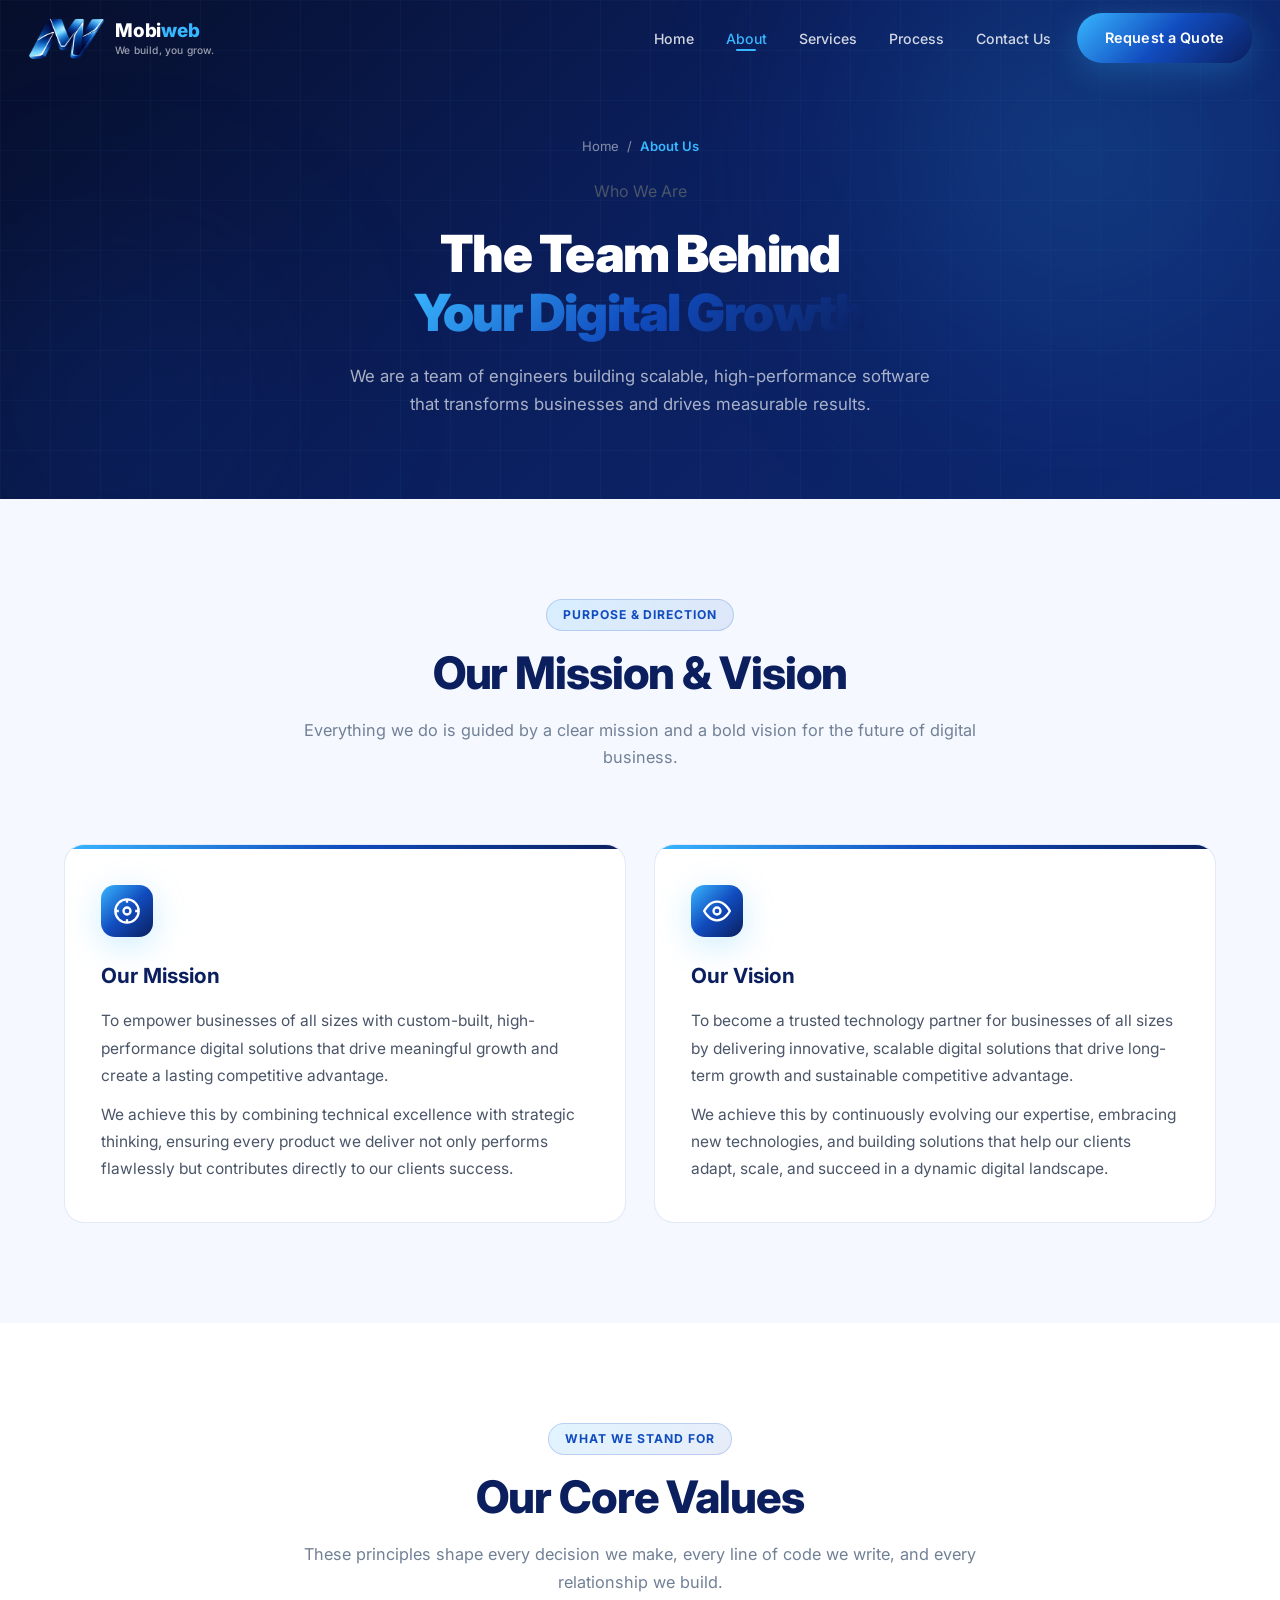
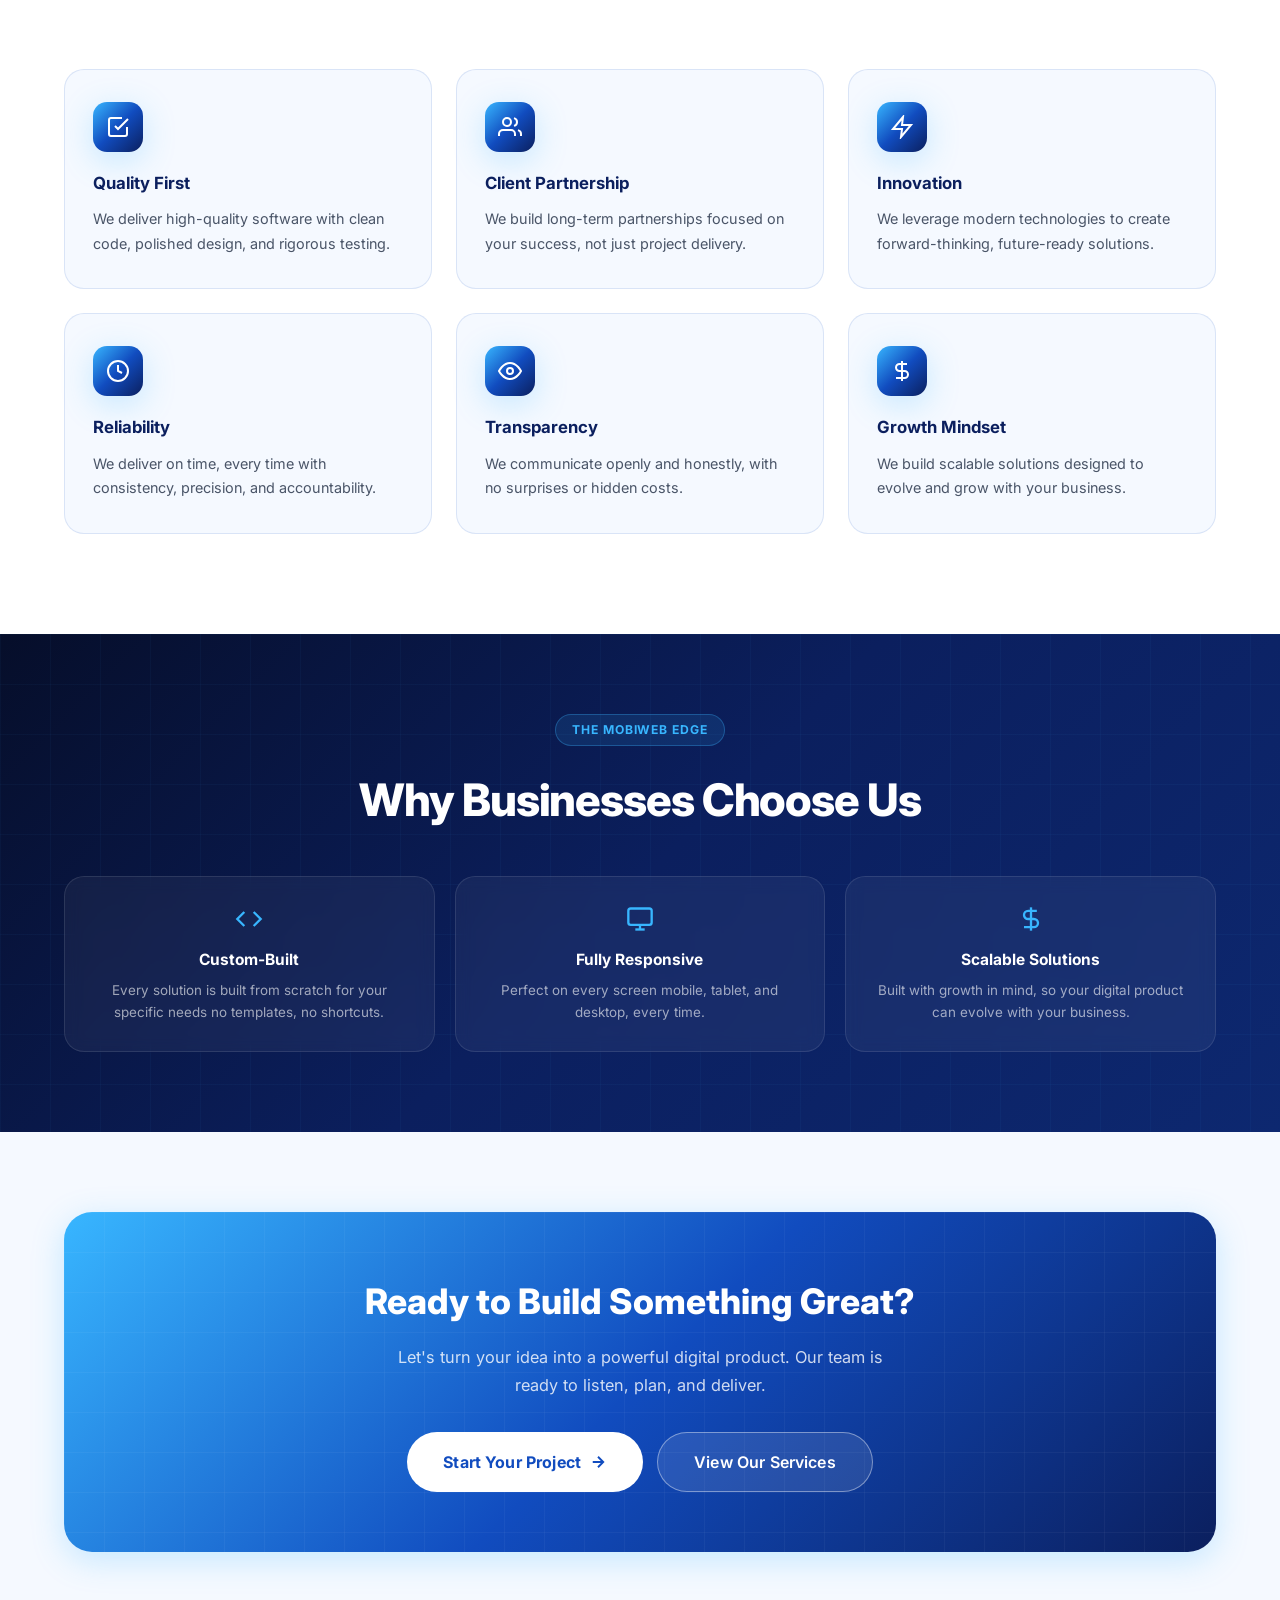
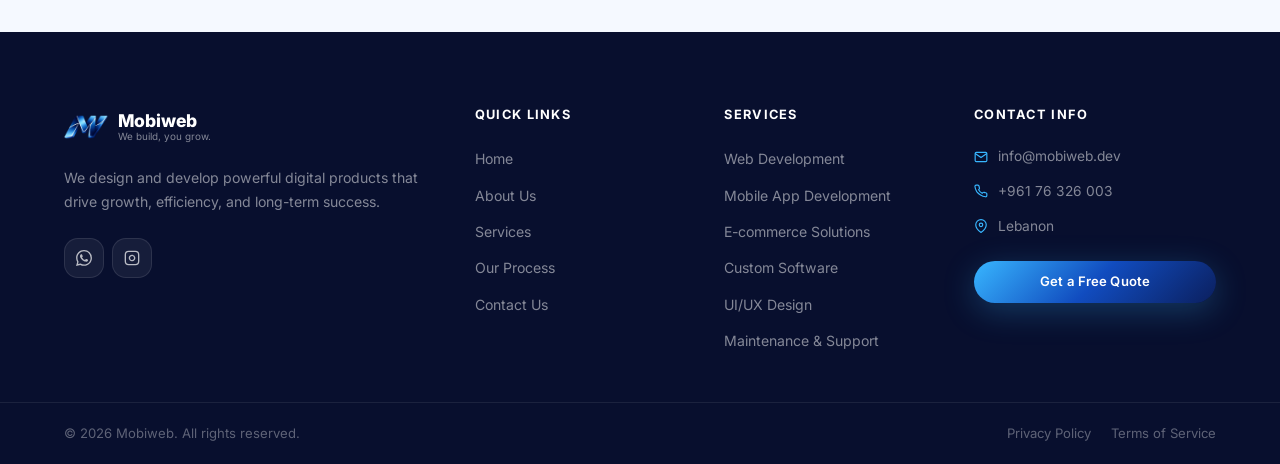
==== commit 18a9180d: "commit 4" ====
--- a/about.html
+++ b/about.html
@@ -12,6 +12,7 @@
   <meta property="og:type" content="website" />
   <meta property="og:url" content="https://mobiweb.dev/about.html" />
   <title>About Us — Mobiweb</title>
+  <link rel="icon" type="image/webp" href="logo.webp" />
   <link rel="stylesheet" href="style.css" />
   <link rel="preconnect" href="https://fonts.googleapis.com" />
   <link rel="preconnect" href="https://fonts.gstatic.com" crossorigin />
@@ -380,7 +381,7 @@
         <span class="gradient-text">Your Digital Growth</span>
       </h1>
       <p class="abt-hero-subtitle">
-        We are Mobiweb — a passionate team of engineers, designers, and strategists based in Lebanon, building software that transforms businesses and drives real results.
+        We are a team of engineers building scalable, high-performance software that transforms businesses and drives measurable results.
       </p>
     </div>
   </section>
@@ -400,16 +401,16 @@
             <svg width="28" height="28" viewBox="0 0 24 24" fill="none" stroke="currentColor" stroke-width="2"><circle cx="12" cy="12" r="10"/><circle cx="12" cy="12" r="3"/><line x1="12" y1="2" x2="12" y2="5"/><line x1="12" y1="19" x2="12" y2="22"/><line x1="2" y1="12" x2="5" y2="12"/><line x1="19" y1="12" x2="22" y2="12"/></svg>
           </div>
           <h3>Our Mission</h3>
-          <p>To empower businesses of all sizes with custom-built, high-performance digital solutions that drive meaningful growth and competitive advantage in a rapidly evolving landscape.</p>
-          <p style="margin-top:12px;">We achieve this by combining technical excellence with strategic thinking — ensuring every product we deliver not only functions flawlessly, but actively contributes to our clients' bottom line.</p>
+          <p>To empower businesses of all sizes with custom-built, high-performance digital solutions that drive meaningful growth and create a lasting competitive advantage.</p>
+          <p style="margin-top:12px;">We achieve this by combining technical excellence with strategic thinking, ensuring every product we deliver not only performs flawlessly but contributes directly to our clients success.</p>
         </div>
         <div class="mv-full-card reveal">
           <div class="mv-icon" aria-hidden="true">
             <svg width="28" height="28" viewBox="0 0 24 24" fill="none" stroke="currentColor" stroke-width="2"><path d="M1 12s4-8 11-8 11 8 11 8-4 8-11 8-11-8-11-8z"/><circle cx="12" cy="12" r="3"/></svg>
           </div>
           <h3>Our Vision</h3>
-          <p>To be the leading software partner that businesses turn to first — renowned for quality, reliability, and a relentless commitment to our clients' success through innovative technology.</p>
-          <p style="margin-top:12px;">We envision a world where every business in Lebanon and beyond has access to the same level of digital sophistication as global enterprises — and we are building that future, one project at a time.</p>
+          <p>To become a trusted technology partner for businesses of all sizes by delivering innovative, scalable digital solutions that drive long-term growth and sustainable competitive advantage.</p>
+          <p style="margin-top:12px;">We achieve this by continuously evolving our expertise, embracing new technologies, and building solutions that help our clients adapt, scale, and succeed in a dynamic digital landscape.</p>
         </div>
       </div>
     </div>
@@ -430,42 +431,42 @@
             <svg width="24" height="24" viewBox="0 0 24 24" fill="none" stroke="currentColor" stroke-width="2"><polyline points="9 11 12 14 22 4"/><path d="M21 12v7a2 2 0 0 1-2 2H5a2 2 0 0 1-2-2V5a2 2 0 0 1 2-2h11"/></svg>
           </div>
           <h3>Quality First</h3>
-          <p>We never cut corners. Every project is delivered to the highest standard — clean code, polished design, and rigorous testing before anything ships.</p>
+          <p>We deliver high-quality software with clean code, polished design, and rigorous testing.</p>
         </div>
         <div class="value-card reveal">
           <div class="value-icon" aria-hidden="true">
             <svg width="24" height="24" viewBox="0 0 24 24" fill="none" stroke="currentColor" stroke-width="2"><path d="M17 21v-2a4 4 0 0 0-4-4H5a4 4 0 0 0-4 4v2"/><circle cx="9" cy="7" r="4"/><path d="M23 21v-2a4 4 0 0 0-3-3.87"/><path d="M16 3.13a4 4 0 0 1 0 7.75"/></svg>
           </div>
           <h3>Client Partnership</h3>
-          <p>We treat every client as a long-term partner, not a transaction. Your success is our success — and that drives every decision we make.</p>
+          <p>We build long-term partnerships focused on your success, not just project delivery.</p>
         </div>
         <div class="value-card reveal">
           <div class="value-icon" aria-hidden="true">
             <svg width="24" height="24" viewBox="0 0 24 24" fill="none" stroke="currentColor" stroke-width="2"><path d="M13 2L3 14h9l-1 8 10-12h-9l1-8z"/></svg>
           </div>
           <h3>Innovation</h3>
-          <p>We stay at the forefront of technology, constantly learning and adopting modern tools and frameworks to deliver future-proof solutions.</p>
+          <p>We leverage modern technologies to create forward-thinking, future-ready solutions.</p>
         </div>
         <div class="value-card reveal">
           <div class="value-icon" aria-hidden="true">
             <svg width="24" height="24" viewBox="0 0 24 24" fill="none" stroke="currentColor" stroke-width="2"><circle cx="12" cy="12" r="10"/><polyline points="12 6 12 12 16 14"/></svg>
           </div>
           <h3>Reliability</h3>
-          <p>Deadlines are commitments, not suggestions. We plan carefully and communicate proactively so projects are delivered on time, every time.</p>
+          <p>We deliver on time, every time with consistency, precision, and accountability.</p>
         </div>
         <div class="value-card reveal">
           <div class="value-icon" aria-hidden="true">
             <svg width="24" height="24" viewBox="0 0 24 24" fill="none" stroke="currentColor" stroke-width="2"><path d="M1 12s4-8 11-8 11 8 11 8-4 8-11 8-11-8-11-8z"/><circle cx="12" cy="12" r="3"/></svg>
           </div>
           <h3>Transparency</h3>
-          <p>No surprises, no hidden costs. We maintain open, honest communication throughout every project stage so you always know where things stand.</p>
+          <p>We communicate openly and honestly, with no surprises or hidden costs.</p>
         </div>
         <div class="value-card reveal">
           <div class="value-icon" aria-hidden="true">
             <svg width="24" height="24" viewBox="0 0 24 24" fill="none" stroke="currentColor" stroke-width="2"><line x1="12" y1="2" x2="12" y2="22"/><path d="M17 5H9.5a3.5 3.5 0 0 0 0 7h5a3.5 3.5 0 0 1 0 7H6"/></svg>
           </div>
           <h3>Growth Mindset</h3>
-          <p>We build for scale. Every architecture decision is made with your future growth in mind — so your product can evolve as your business does.</p>
+          <p>We build scalable solutions designed to evolve and grow with your business.</p>
         </div>
       </div>
     </div>
@@ -480,12 +481,12 @@
         <div class="abt-why-item reveal">
           <svg width="28" height="28" viewBox="0 0 24 24" fill="none" stroke="currentColor" stroke-width="2"><polyline points="16 18 22 12 16 6"/><polyline points="8 6 2 12 8 18"/></svg>
           <h4>Custom-Built</h4>
-          <p>Every solution is built from scratch for your specific needs — no templates, no shortcuts.</p>
+          <p>Every solution is built from scratch for your specific needs no templates, no shortcuts.</p>
         </div>
         <div class="abt-why-item reveal">
           <svg width="28" height="28" viewBox="0 0 24 24" fill="none" stroke="currentColor" stroke-width="2"><rect x="2" y="3" width="20" height="14" rx="2"/><line x1="8" y1="21" x2="16" y2="21"/><line x1="12" y1="17" x2="12" y2="21"/></svg>
           <h4>Fully Responsive</h4>
-          <p>Perfect on every screen — mobile, tablet, and desktop, every time.</p>
+          <p>Perfect on every screen mobile, tablet, and desktop, every time.</p>
         </div>
         <div class="abt-why-item reveal">
           <svg width="28" height="28" viewBox="0 0 24 24" fill="none" stroke="currentColor" stroke-width="2"><line x1="12" y1="2" x2="12" y2="22"/><path d="M17 5H9.5a3.5 3.5 0 0 0 0 7h5a3.5 3.5 0 0 1 0 7H6"/></svg>
@@ -526,10 +527,10 @@
                 <span class="footer-brand-slogan">We build, you grow.</span>
               </div>
             </a>
-            <p>Premium software solutions for ambitious businesses. We transform ideas into powerful digital products that drive real growth.</p>
+            <p>We design and develop powerful digital products that drive growth, efficiency, and long-term success.</p>
             <div class="footer-social">
               <a href="https://wa.me/96176326003" class="soc-btn" aria-label="WhatsApp" target="_blank" rel="noopener noreferrer"><svg width="16" height="16" viewBox="0 0 24 24" fill="currentColor" aria-hidden="true"><path d="M17.472 14.382c-.297-.149-1.758-.867-2.03-.967-.273-.099-.471-.148-.67.15-.197.297-.767.966-.94 1.164-.173.199-.347.223-.644.075-.297-.15-1.255-.463-2.39-1.475-.883-.788-1.48-1.761-1.653-2.059-.173-.297-.018-.458.13-.606.134-.133.298-.347.446-.52.149-.174.198-.298.298-.497.099-.198.05-.371-.025-.52-.075-.149-.669-1.612-.916-2.207-.242-.579-.487-.5-.669-.51-.173-.008-.371-.01-.57-.01-.198 0-.52.074-.792.372-.272.297-1.04 1.016-1.04 2.479 0 1.462 1.065 2.875 1.213 3.074.149.198 2.096 3.2 5.077 4.487.709.306 1.262.489 1.694.625.712.227 1.36.195 1.871.118.571-.085 1.758-.719 2.006-1.413.248-.694.248-1.289.173-1.413-.074-.124-.272-.198-.57-.347m-5.421 7.403h-.004a9.87 9.87 0 01-5.031-1.378l-.361-.214-3.741.982.998-3.648-.235-.374a9.86 9.86 0 01-1.51-5.26c.001-5.45 4.436-9.884 9.888-9.884 2.64 0 5.122 1.03 6.988 2.898a9.825 9.825 0 012.893 6.994c-.003 5.45-4.437 9.884-9.885 9.884m8.413-18.297A11.815 11.815 0 0012.05 0C5.495 0 .16 5.335.157 11.892c0 2.096.547 4.142 1.588 5.945L.057 24l6.305-1.654a11.882 11.882 0 005.683 1.448h.005c6.554 0 11.89-5.335 11.893-11.893a11.821 11.821 0 00-3.48-8.413z"/></svg></a>
-              <a href="https://www.instagram.com/mobiweb" class="soc-btn" aria-label="Instagram" target="_blank" rel="noopener noreferrer"><svg width="16" height="16" viewBox="0 0 24 24" fill="none" stroke="currentColor" stroke-width="2" aria-hidden="true"><rect x="2" y="2" width="20" height="20" rx="5"/><path d="M16 11.37A4 4 0 1 1 12.63 8 4 4 0 0 1 16 11.37z"/><line x1="17.5" y1="6.5" x2="17.51" y2="6.5"/></svg></a>
+              <a href="https://www.instagram.com/mobiweb.dev?igsh=MTlpNDk3N3h0a2Myeg==" class="soc-btn" aria-label="Instagram" target="_blank" rel="noopener noreferrer"><svg width="16" height="16" viewBox="0 0 24 24" fill="none" stroke="currentColor" stroke-width="2" aria-hidden="true"><rect x="2" y="2" width="20" height="20" rx="5"/><path d="M16 11.37A4 4 0 1 1 12.63 8 4 4 0 0 1 16 11.37z"/><line x1="17.5" y1="6.5" x2="17.51" y2="6.5"/></svg></a>
             </div>
           </div>
 
--- a/style.css
+++ b/style.css
@@ -1263,8 +1263,9 @@
    ============================================================ */
 .reveal {
   opacity: 0;
-  transform: translateY(30px);
-  transition: opacity 0.7s ease, transform 0.7s ease;
+  transform: translateY(24px);
+  transition: opacity 0.6s ease, transform 0.6s ease;
+  -webkit-transform: translateY(24px);
 }
 .reveal.visible {
   opacity: 1;
@@ -1331,12 +1332,14 @@
     gap: 0;
     padding: 90px 20px 32px;
     transform: translateX(110%);
+    -webkit-transform: translateX(110%);
     transition: transform var(--transition-slow);
+    -webkit-transition: -webkit-transform var(--transition-slow);
     z-index: 999;
     overflow-y: auto;
     box-shadow: -12px 0 40px rgba(0,0,0,.4);
   }
-  .nav-menu.open { transform: translateX(0); }
+  .nav-menu.open { transform: translateX(0); -webkit-transform: translateX(0); }
 
   .nav-link {
     display: block;
@@ -1380,6 +1383,23 @@
 }
 
 /* ============================================================
+   MOBILE — Fix reveal animation thresholds
+   ============================================================ */
+@media (max-width: 768px) {
+  .reveal {
+    transform: translateY(16px);
+    -webkit-transform: translateY(16px);
+    transition: opacity 0.5s ease, transform 0.5s ease;
+  }
+  /* Remove all stagger delays on mobile — single column, no need */
+  .services-grid .reveal,
+  .why-grid .reveal,
+  .process-list .reveal {
+    transition-delay: 0s !important;
+  }
+}
+
+/* ============================================================
    RESPONSIVE — Small Mobile (max 480px)
    ============================================================ */
 @media (max-width: 480px) {
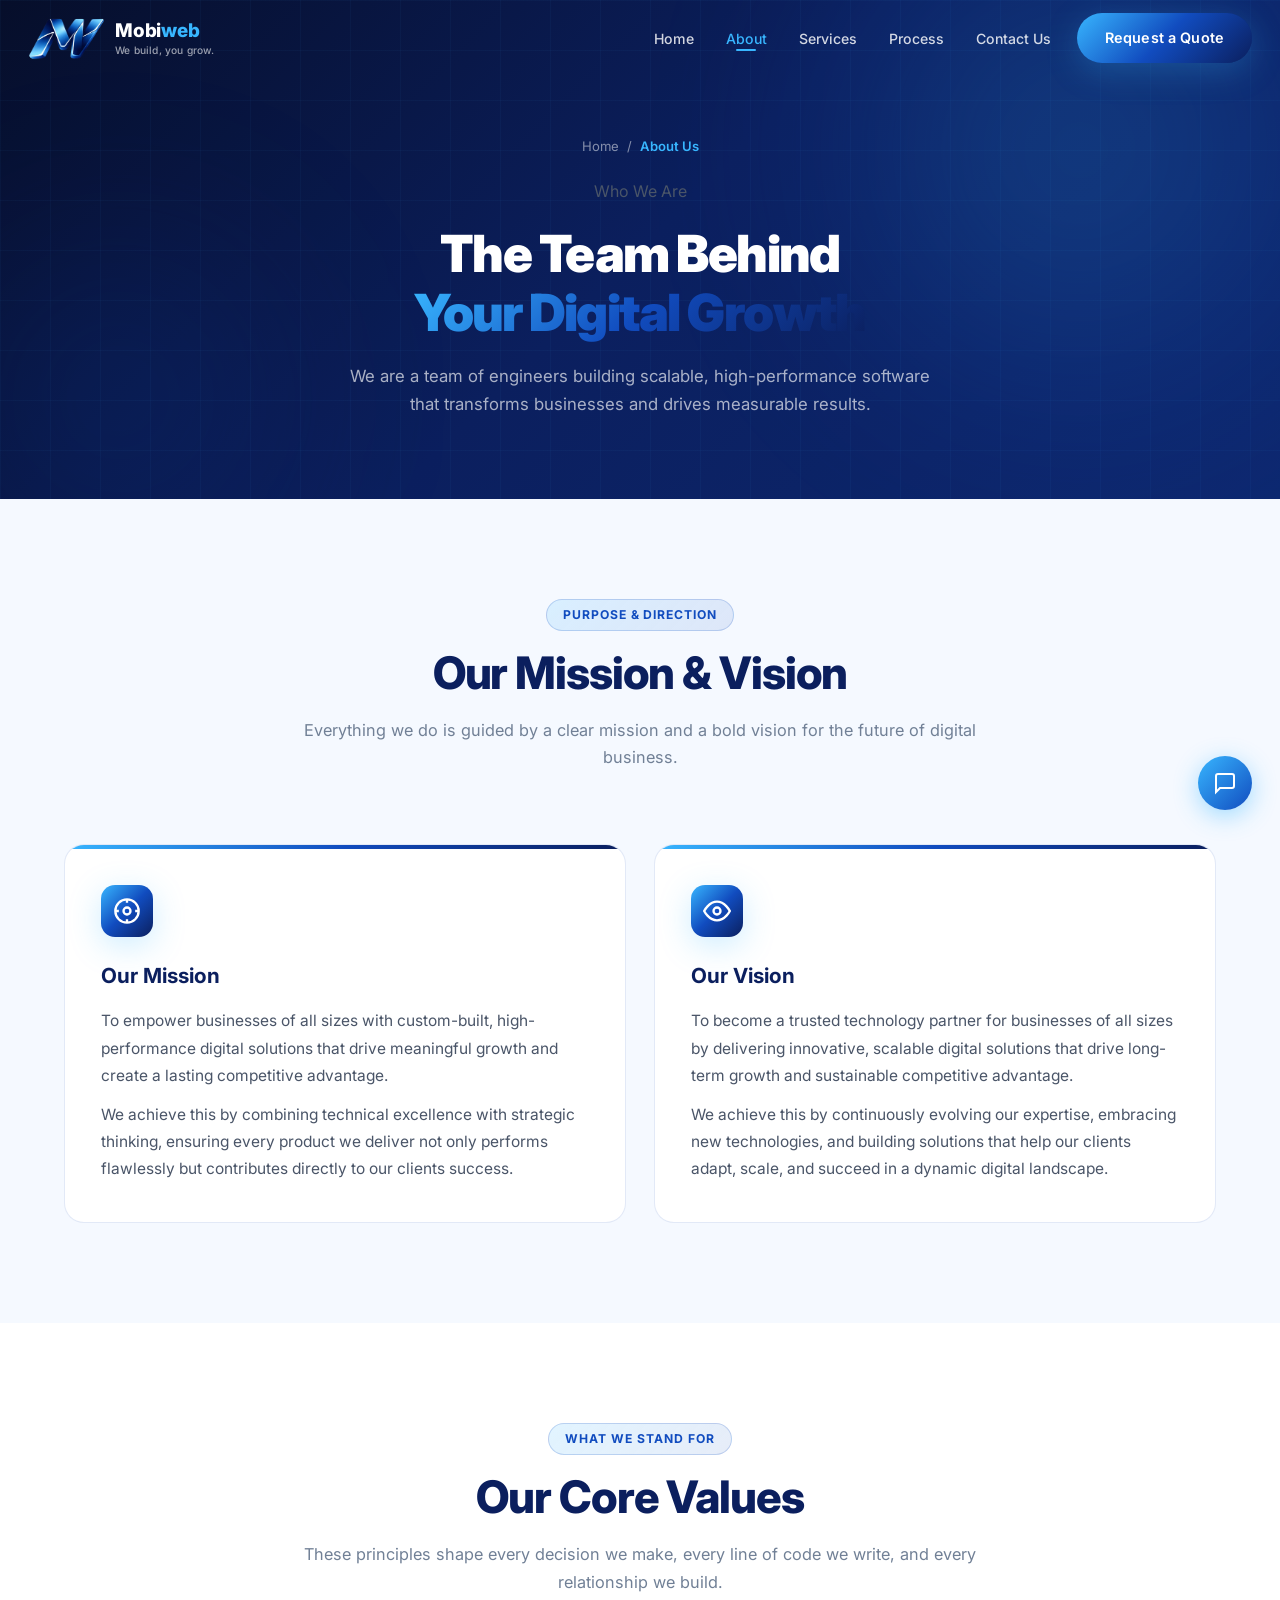
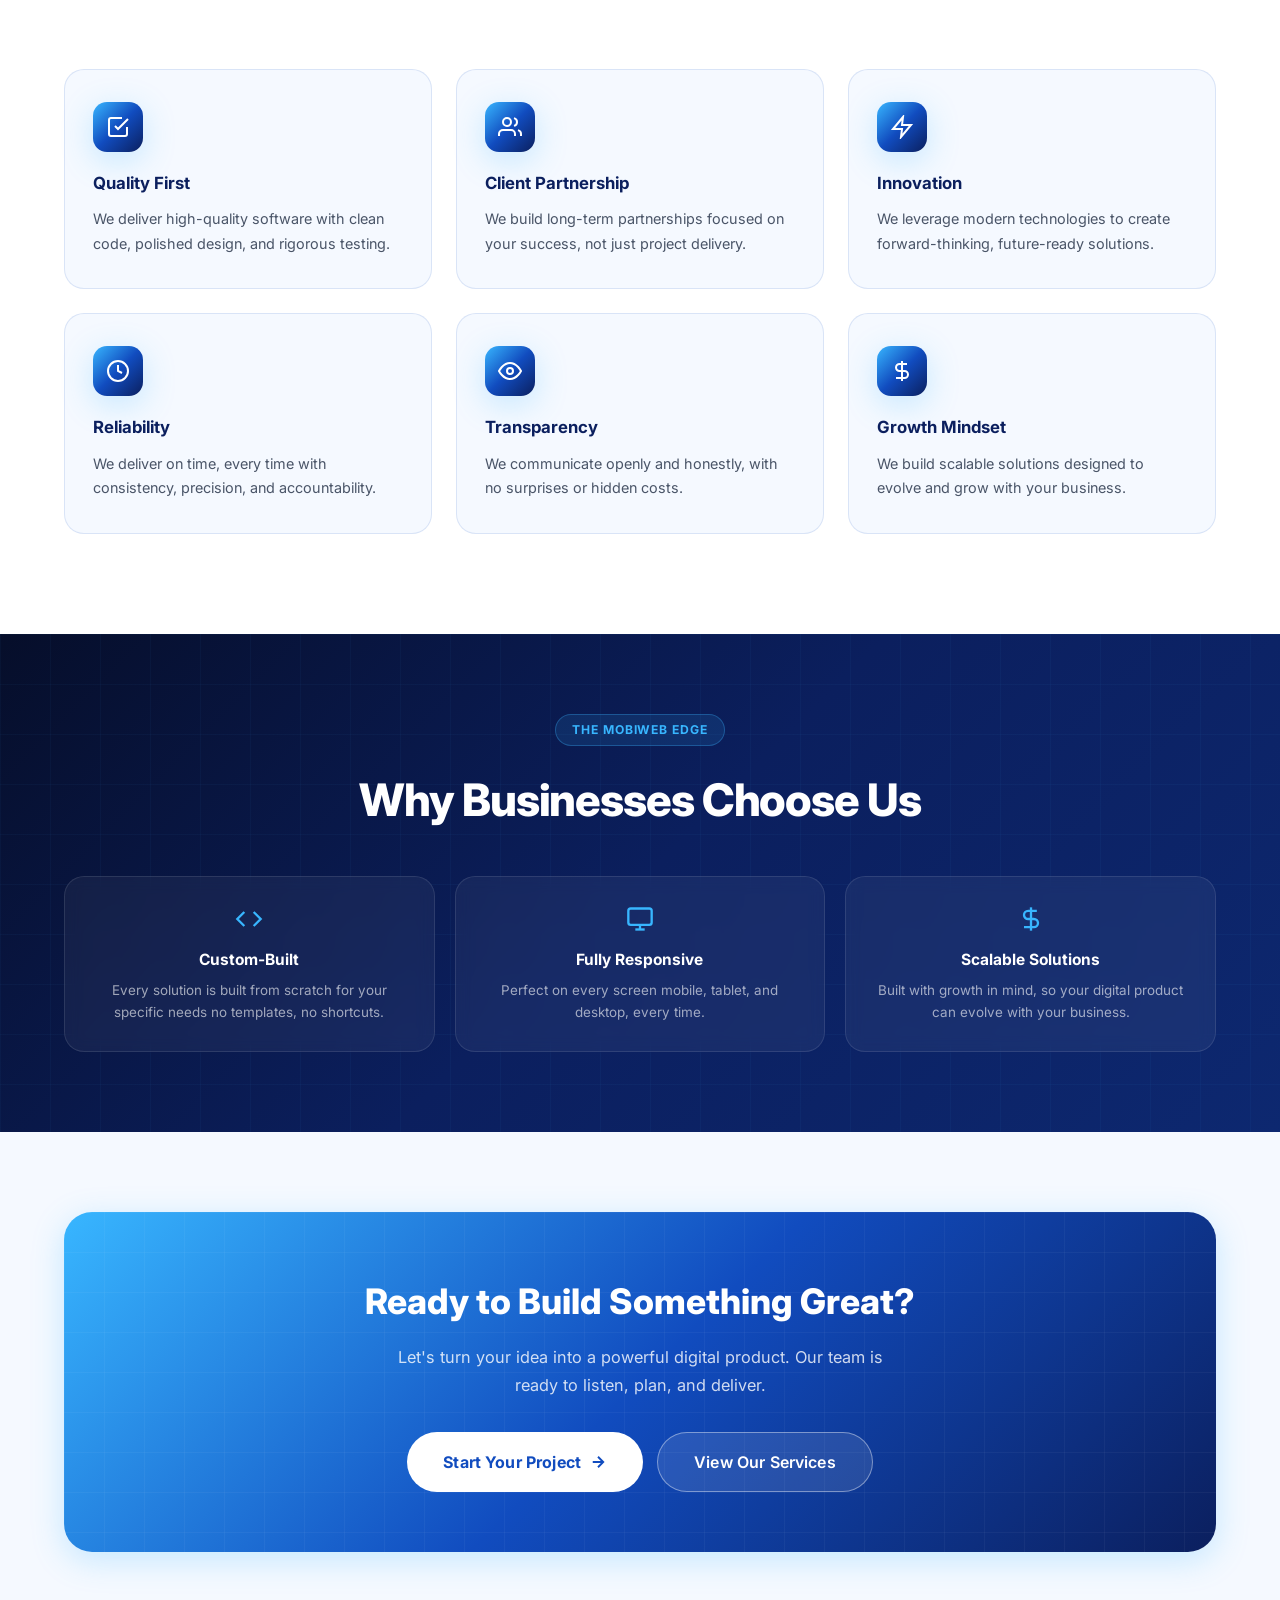
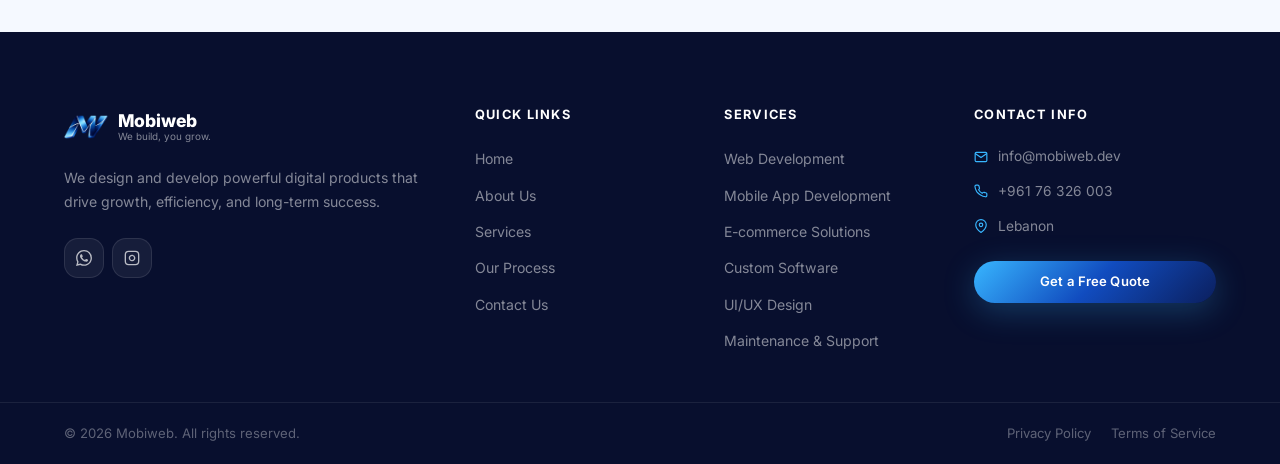
==== commit 23718e50: "commit 9" ====
--- a/about.html
+++ b/about.html
@@ -590,5 +590,6 @@
   </footer>
 
   <script src="script.js"></script>
+  <script src="chatbot.js"></script>
 </body>
 </html>
--- a/style.css
+++ b/style.css
@@ -745,7 +745,8 @@
   transition: transform var(--transition), box-shadow var(--transition), border-color var(--transition);
   position: relative;
   overflow: hidden;
-  cursor: default;
+  cursor: pointer;
+  touch-action: manipulation;
 }
 .service-card::before {
   content: '';
@@ -1261,13 +1262,17 @@
 /* ============================================================
    SCROLL REVEAL ANIMATIONS
    ============================================================ */
+/* Reveal — visible by default. Only hidden when JS confirms desktop hover device. */
 .reveal {
+  opacity: 1;
+  transform: none;
+}
+body.has-hover .reveal {
   opacity: 0;
   transform: translateY(24px);
   transition: opacity 0.6s ease, transform 0.6s ease;
-  -webkit-transform: translateY(24px);
-}
-.reveal.visible {
+}
+body.has-hover .reveal.visible {
   opacity: 1;
   transform: translateY(0);
 }
@@ -1383,7 +1388,7 @@
 }
 
 /* ============================================================
-   MOBILE — Fix reveal animation thresholds
+   MOBILE — Fix reveal animation thresholds + touch active states
    ============================================================ */
 @media (max-width: 768px) {
   .reveal {
@@ -1397,6 +1402,44 @@
   .process-list .reveal {
     transition-delay: 0s !important;
   }
+
+  /* Touch active states — mirror hover effects for tap feedback */
+  .service-card:active {
+    transform: translateY(-6px);
+    box-shadow: var(--shadow-lg);
+    border-color: rgba(56,182,255,.3);
+  }
+  .service-card:active::before { transform: scaleX(1); }
+  .service-card:active .sc-icon {
+    background: var(--gradient);
+    color: var(--white);
+    box-shadow: var(--shadow-blue);
+  }
+
+  .process-step:active {
+    transform: translateY(-6px);
+    background: rgba(56,182,255,.06);
+  }
+  .process-step:active .ps-icon {
+    background: var(--gradient);
+    color: var(--white);
+    box-shadow: var(--shadow-blue);
+  }
+
+  .mv-card:active {
+    transform: translateY(-4px);
+    box-shadow: var(--shadow-lg);
+  }
+
+  .why-card:active {
+    transform: translateY(-5px);
+    box-shadow: var(--shadow-md);
+    border-color: rgba(56,182,255,.3);
+  }
+  .why-card:active .wc-icon {
+    background: var(--gradient);
+    color: var(--white);
+  }
 }
 
 /* ============================================================
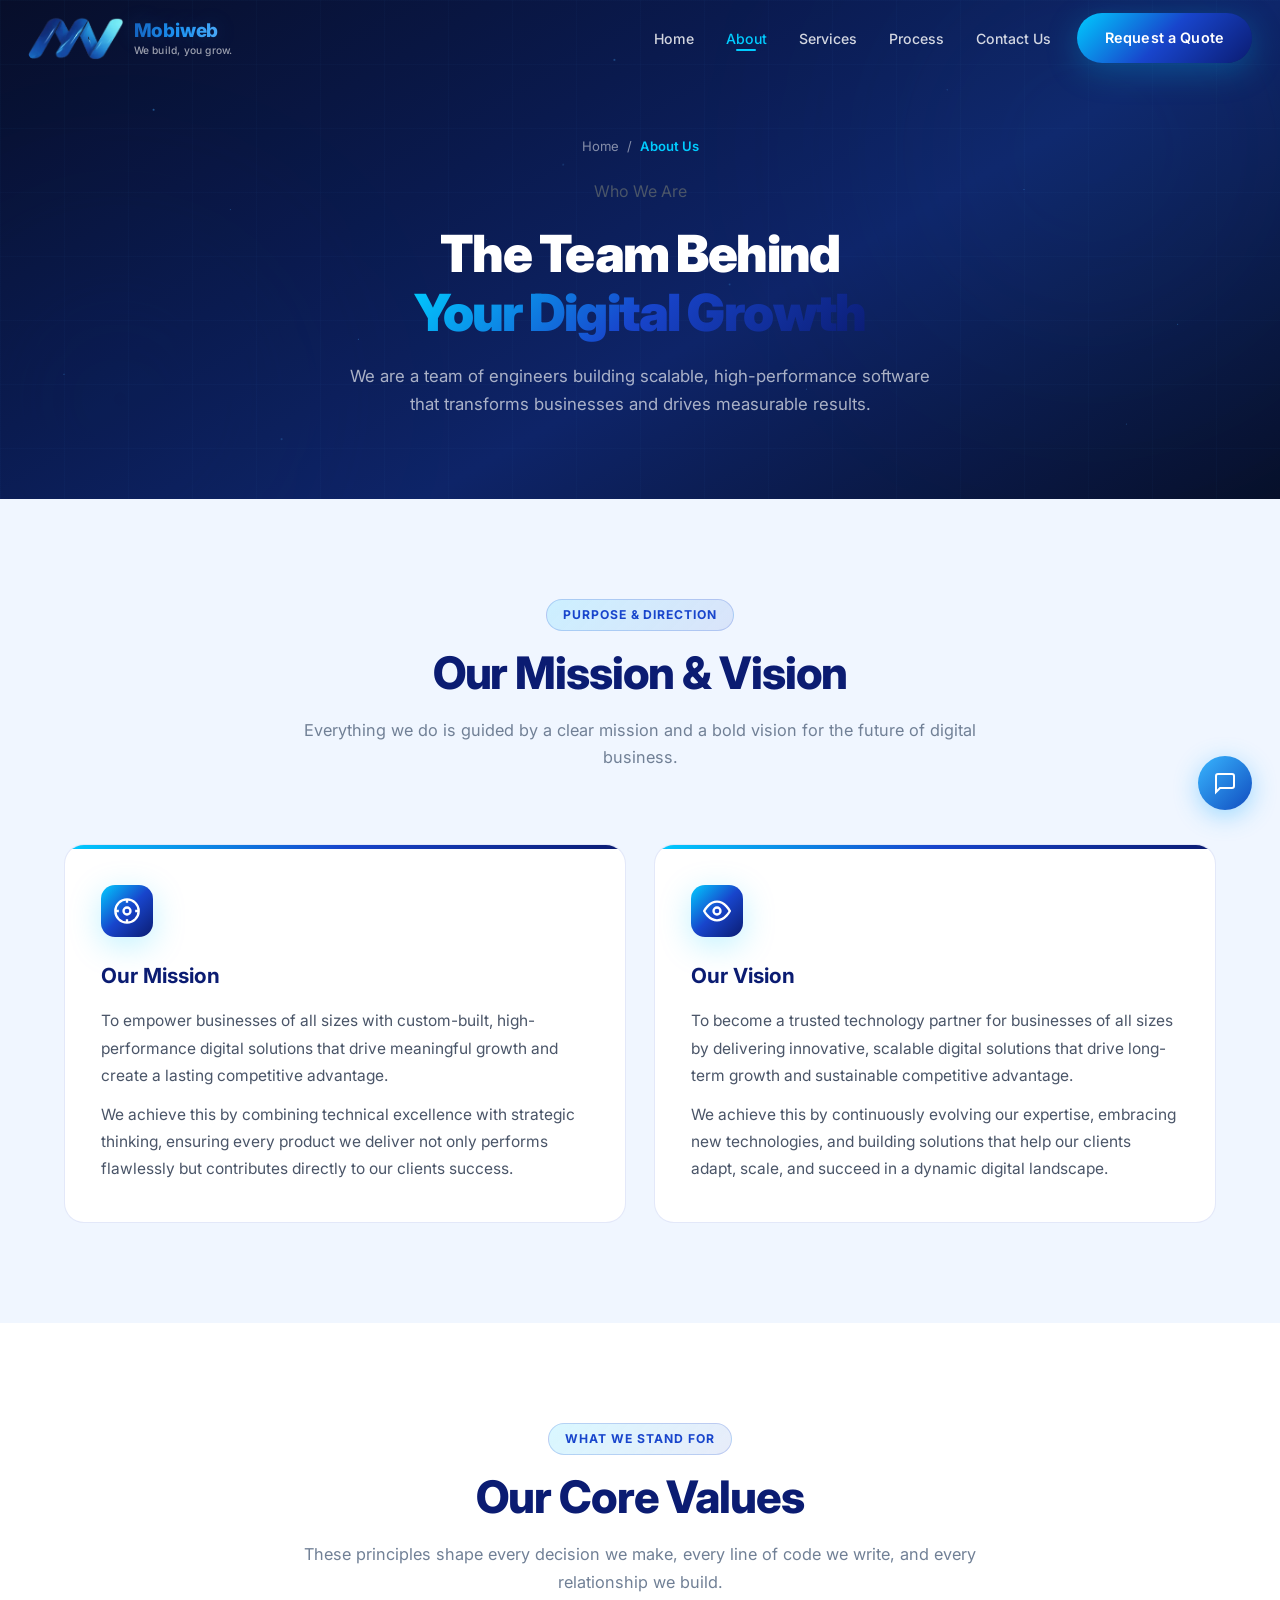
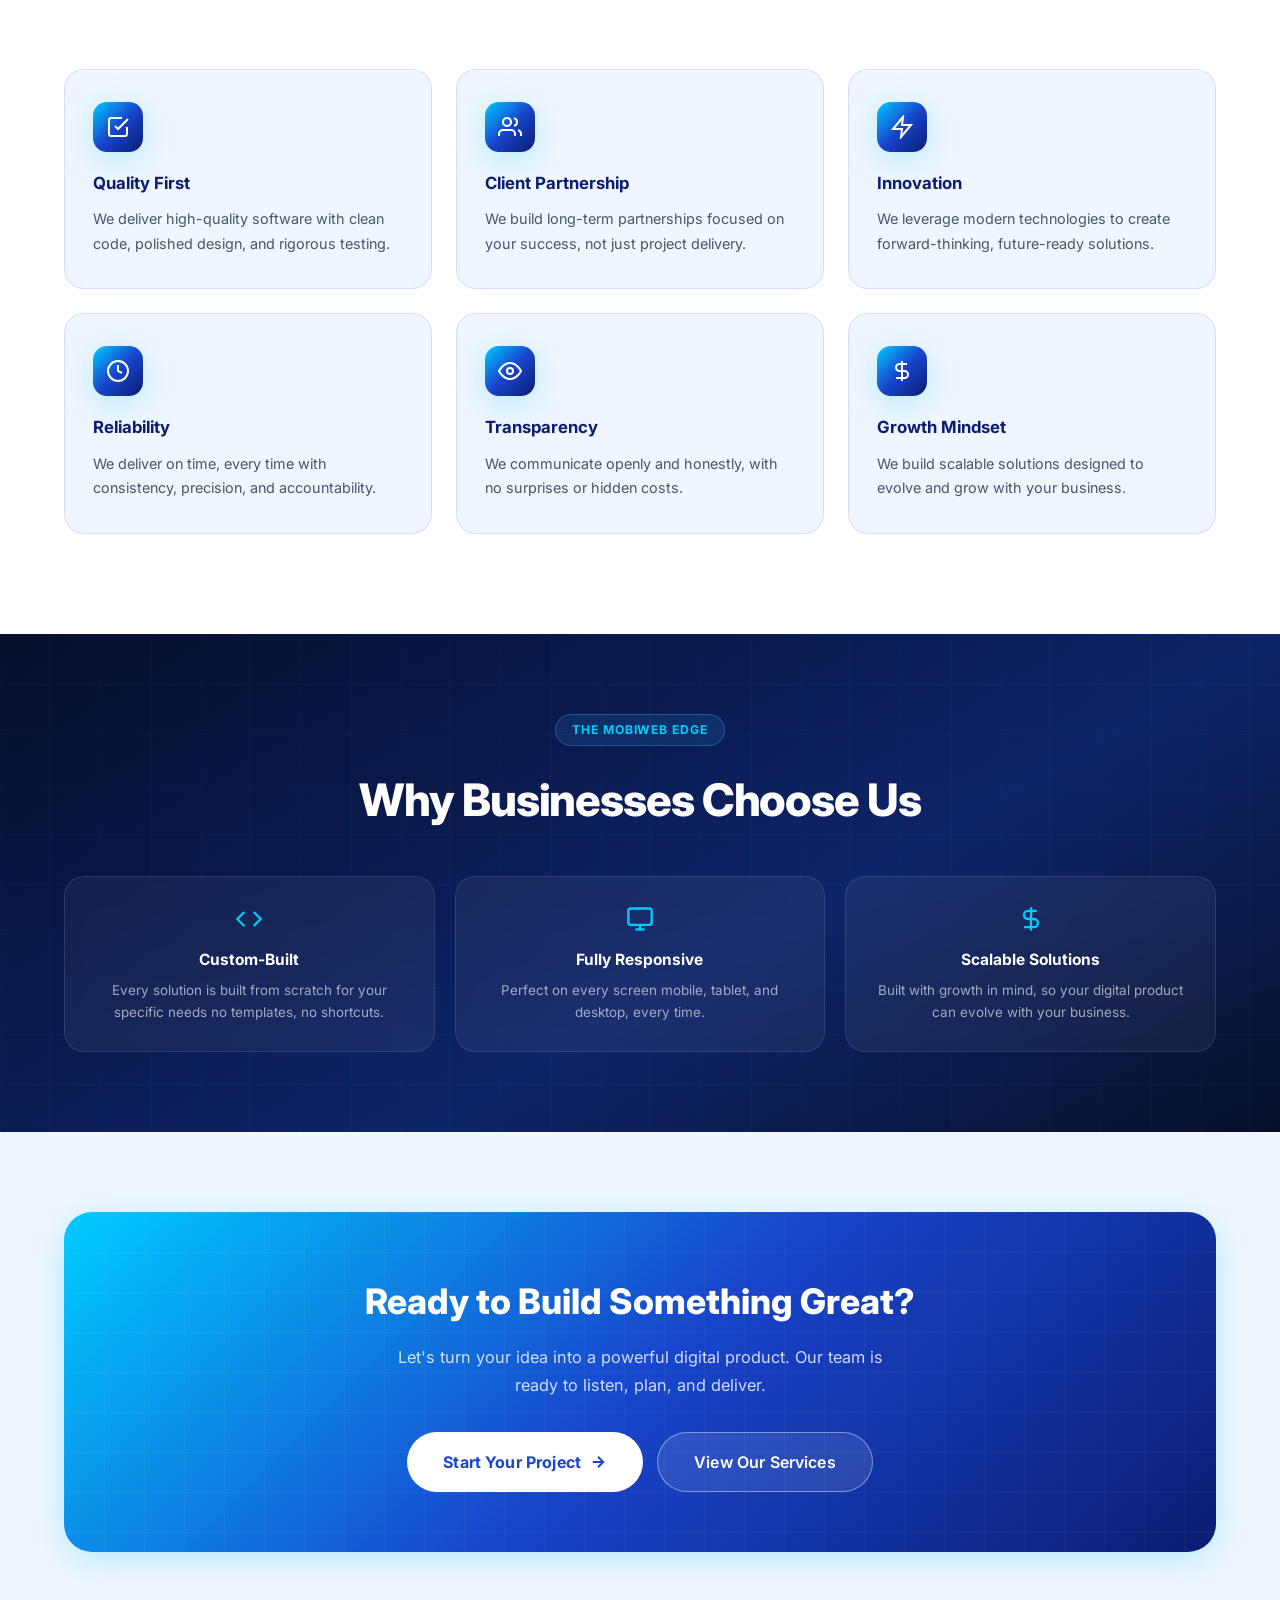
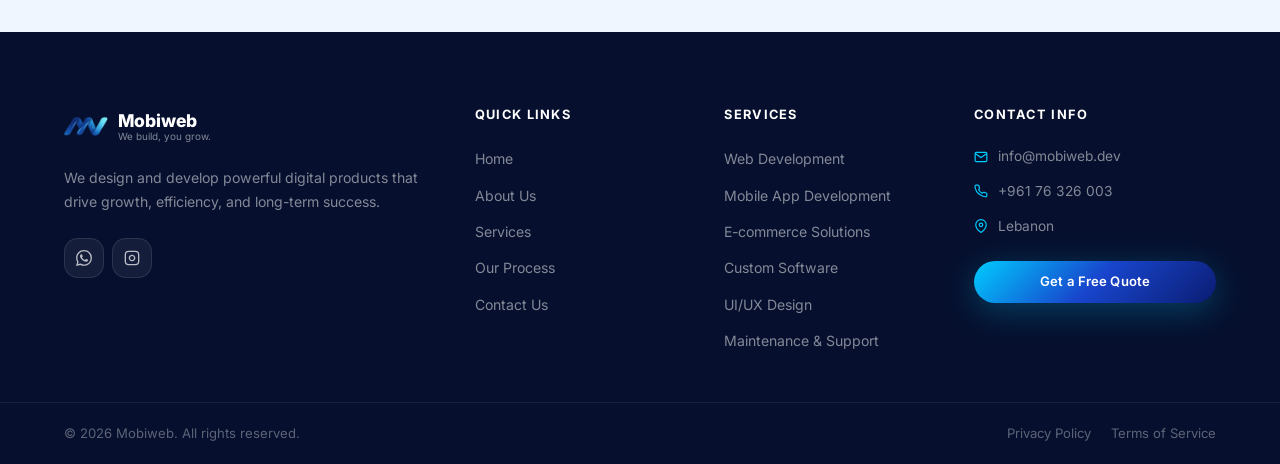
==== commit baf9c625: "commit 11" ====
--- a/about.html
+++ b/about.html
@@ -12,21 +12,21 @@
   <meta property="og:type" content="website" />
   <meta property="og:url" content="https://mobiweb.dev/about.html" />
   <title>About Us — Mobiweb</title>
-  <link rel="icon" type="image/webp" href="logo.webp" />
+  <link rel="icon" type="image/webp" href="mwlogo (1).webp" />
   <link rel="stylesheet" href="style.css" />
   <link rel="preconnect" href="https://fonts.googleapis.com" />
   <link rel="preconnect" href="https://fonts.gstatic.com" crossorigin />
   <link href="https://fonts.googleapis.com/css2?family=Inter:wght@300;400;500;600;700;800;900&display=swap" rel="stylesheet" />
   <style>
     /* Active nav link */
-    .active-page { color: #38B6FF !important; }
+    .active-page { color: #00CCFF !important; }
     .active-page::after { transform: translateX(-50%) scaleX(1) !important; }
 
     /* Breadcrumb */
     .breadcrumb { display: flex; align-items: center; gap: 8px; font-size: 0.82rem; color: rgba(255,255,255,.5); }
     .breadcrumb a { color: rgba(255,255,255,.5); transition: color 0.3s; }
-    .breadcrumb a:hover { color: #38B6FF; }
-    .breadcrumb span[aria-current] { color: #38B6FF; font-weight: 600; }
+    .breadcrumb a:hover { color: #00CCFF; }
+    .breadcrumb span[aria-current] { color: #00CCFF; font-weight: 600; }
 
     /* ===== About Page Specific Styles ===== */
 
@@ -332,7 +332,7 @@
     <div class="nav-container">
       <a href="index.html" class="nav-brand" aria-label="Mobiweb — Go to homepage">
         <div class="nav-logo-wrap">
-          <img src="logo.webp" alt="Mobiweb Logo" class="logo-img" />
+          <img src="mwlogo (1).webp" alt="Mobiweb Logo" class="logo-img" />
         </div>
         <div class="nav-brand-text">
           <span class="brand-name">Mobi<span class="brand-web">web</span></span>
@@ -521,7 +521,7 @@
         <div class="footer-grid">
           <div class="footer-col footer-brand-col">
             <a href="index.html" class="footer-logo-link" aria-label="Mobiweb home">
-              <img src="logo.webp" alt="Mobiweb Logo" class="footer-logo-img" />
+              <img src="mwlogo (1).webp" alt="Mobiweb Logo" class="footer-logo-img" />
               <div class="footer-brand-text">
                 <span class="footer-brand-name">Mobiweb</span>
                 <span class="footer-brand-slogan">We build, you grow.</span>
--- a/style.css
+++ b/style.css
@@ -1,27 +1,27 @@
 /* ============================================================
    MOBIWEB — style.css
    Premium Software Company Website
-   Colors: Navy #0B1F5E | Blue #114CBF | Bright #38B6FF | Bg #F5F9FF
+   Colors: Navy #0B1C72 | Blue #1845CC | Bright #00CCFF | Bg #F0F6FF
    ============================================================ */
 
 /* ---------- Custom Properties ---------- */
 :root {
-  --navy:        #0B1F5E;
-  --blue:        #114CBF;
-  --bright:      #38B6FF;
-  --bg:          #F5F9FF;
+  --navy:        #0B1C72;
+  --blue:        #1845CC;
+  --bright:      #00CCFF;
+  --bg:          #F0F6FF;
   --white:       #FFFFFF;
-  --dark-bg:     #080F2E;
-  --dark-surface:#0E1A45;
-  --text-primary:#0B1F5E;
+  --dark-bg:     #06102E;
+  --dark-surface:#0D1848;
+  --text-primary:#0B1C72;
   --text-body:   #4A5568;
   --text-light:  #718096;
-  --border:      rgba(17,76,191,0.12);
+  --border:      rgba(24,69,204,0.12);
   --border-dark: rgba(255,255,255,0.08);
 
   --gradient:        linear-gradient(135deg, var(--bright) 0%, var(--blue) 50%, var(--navy) 100%);
-  --gradient-soft:   linear-gradient(135deg, rgba(56,182,255,.15) 0%, rgba(17,76,191,.1) 100%);
-  --gradient-hero:   linear-gradient(135deg, #060E2A 0%, #0B1F5E 50%, #0D2870 100%);
+  --gradient-soft:   linear-gradient(135deg, rgba(0,204,255,.15) 0%, rgba(24,69,204,.1) 100%);
+  --gradient-hero:   linear-gradient(150deg, #070e2a 0%, #0a1a4e 35%, #0e2468 60%, #07102a 100%);
 
   --radius-sm:   8px;
   --radius-md:   14px;
@@ -29,10 +29,10 @@
   --radius-xl:   28px;
   --radius-full: 9999px;
 
-  --shadow-sm:   0 2px 8px rgba(11,31,94,.08);
-  --shadow-md:   0 8px 32px rgba(11,31,94,.12);
-  --shadow-lg:   0 20px 60px rgba(11,31,94,.16);
-  --shadow-blue: 0 8px 32px rgba(56,182,255,.25);
+  --shadow-sm:   0 2px 8px rgba(11,28,114,.08);
+  --shadow-md:   0 8px 32px rgba(11,28,114,.12);
+  --shadow-lg:   0 20px 60px rgba(11,28,114,.16);
+  --shadow-blue: 0 8px 32px rgba(0,204,255,.25);
 
   --transition: 0.3s cubic-bezier(0.4, 0, 0.2, 1);
   --transition-slow: 0.6s cubic-bezier(0.4, 0, 0.2, 1);
@@ -101,7 +101,7 @@
 }
 .btn-primary:hover {
   transform: translateY(-2px);
-  box-shadow: 0 12px 40px rgba(56,182,255,.35);
+  box-shadow: 0 12px 40px rgba(0,204,255,.35);
   filter: brightness(1.08);
 }
 .btn-primary:active { transform: translateY(0); }
@@ -145,7 +145,7 @@
 }
 
 .navbar.scrolled {
-  background: rgba(8,15,46,0.92);
+  background: rgba(3,10,28,0.92);
   backdrop-filter: blur(18px);
   -webkit-backdrop-filter: blur(18px);
   box-shadow: 0 4px 24px rgba(0,0,0,0.3);
@@ -197,11 +197,15 @@
 .brand-name {
   font-size: 1.18rem;
   font-weight: 800;
-  color: #ffffff;
   letter-spacing: -0.01em;
+  background: linear-gradient(90deg, #1565C0 0%, #2196F3 45%, #42A5F5 78%, #64B5F6 100%);
+  -webkit-background-clip: text;
+  -webkit-text-fill-color: transparent;
+  background-clip: text;
+  text-shadow: 0 0 22px rgba(66,165,245,.22), 0 0 48px rgba(33,150,243,.12);
 }
 .brand-web {
-  color: #38B6FF;
+  /* inherits gradient from .brand-name */
 }
 .brand-slogan {
   font-size: 0.64rem;
@@ -283,7 +287,15 @@
 .hero {
   position: relative;
   min-height: 100vh;
-  background: var(--gradient-hero);
+  background:
+    /* Edge vignette for depth */
+    radial-gradient(ellipse at 50% 50%, transparent 42%, rgba(4,7,20,0.72) 100%),
+    /* Center-right glow behind logo */
+    radial-gradient(ellipse at 74% 52%, rgba(66,165,245,.09) 0%, transparent 52%),
+    /* Top-left ambient */
+    radial-gradient(ellipse at 10% 18%, rgba(21,101,192,.13) 0%, transparent 48%),
+    /* Base gradient */
+    linear-gradient(150deg, #070e2a 0%, #0a1a4e 35%, #0e2468 60%, #07102a 100%);
   display: flex;
   align-items: center;
   overflow: hidden;
@@ -292,39 +304,63 @@
 
 /* Animated background */
 .hero-bg { position: absolute; inset: 0; pointer-events: none; }
+
+/* Scattered particles */
+.hero-bg::after {
+  content: '';
+  position: absolute;
+  inset: 0;
+  background-image:
+    radial-gradient(1.5px 1.5px at 12% 22%, rgba(66,165,245,.55) 0%, transparent 100%),
+    radial-gradient(1px   1px   at 28% 68%, rgba(66,165,245,.40) 0%, transparent 100%),
+    radial-gradient(1.5px 1.5px at 48% 12%, rgba(66,165,245,.45) 0%, transparent 100%),
+    radial-gradient(1px   1px   at 63% 78%, rgba(66,165,245,.35) 0%, transparent 100%),
+    radial-gradient(1px   1px   at 80% 38%, rgba(66,165,245,.40) 0%, transparent 100%),
+    radial-gradient(1.5px 1.5px at 22% 88%, rgba(66,165,245,.30) 0%, transparent 100%),
+    radial-gradient(1px   1px   at 92% 65%, rgba(66,165,245,.35) 0%, transparent 100%),
+    radial-gradient(1px   1px   at 38% 48%, rgba(66,165,245,.22) 0%, transparent 100%),
+    radial-gradient(1.5px 1.5px at 57% 57%, rgba(66,165,245,.28) 0%, transparent 100%),
+    radial-gradient(1px   1px   at 74% 18%, rgba(66,165,245,.30) 0%, transparent 100%),
+    radial-gradient(1px   1px   at 5%  75%, rgba(66,165,245,.38) 0%, transparent 100%),
+    radial-gradient(1.5px 1.5px at 44% 33%, rgba(66,165,245,.22) 0%, transparent 100%),
+    radial-gradient(1px   1px   at 88% 85%, rgba(66,165,245,.28) 0%, transparent 100%),
+    radial-gradient(1px   1px   at 18% 42%, rgba(66,165,245,.32) 0%, transparent 100%);
+  pointer-events: none;
+}
 
 .hero-orb {
   position: absolute;
   border-radius: 50%;
-  filter: blur(80px);
-  opacity: 0.5;
+  filter: blur(110px);
+  opacity: 0.28;
   pointer-events: none;
 }
 .orb-1 {
-  width: 600px; height: 600px;
-  top: -150px; right: -100px;
-  background: radial-gradient(circle, rgba(56,182,255,.4) 0%, rgba(17,76,191,.2) 60%, transparent 100%);
-  animation: float1 8s ease-in-out infinite;
+  width: 560px; height: 560px;
+  top: -130px; right: -90px;
+  background: radial-gradient(circle, rgba(66,165,245,.28) 0%, rgba(21,101,192,.12) 55%, transparent 100%);
+  animation: float1 9s ease-in-out infinite;
 }
 .orb-2 {
-  width: 400px; height: 400px;
-  bottom: -100px; left: -80px;
-  background: radial-gradient(circle, rgba(17,76,191,.35) 0%, rgba(11,31,94,.2) 60%, transparent 100%);
-  animation: float2 10s ease-in-out infinite;
+  width: 380px; height: 380px;
+  bottom: -90px; left: -70px;
+  background: radial-gradient(circle, rgba(10,26,78,.65) 0%, rgba(21,101,192,.18) 58%, transparent 100%);
+  animation: float2 11s ease-in-out infinite;
 }
 .orb-3 {
-  width: 300px; height: 300px;
-  top: 40%; left: 35%;
-  background: radial-gradient(circle, rgba(56,182,255,.2) 0%, transparent 70%);
-  animation: float1 12s ease-in-out infinite reverse;
-}
-
+  width: 280px; height: 280px;
+  top: 38%; left: 34%;
+  background: radial-gradient(circle, rgba(21,101,192,.14) 0%, rgba(66,165,245,.06) 65%, transparent 100%);
+  animation: float1 13s ease-in-out infinite reverse;
+}
+
+/* Grid — almost invisible */
 .hero-grid-overlay {
   position: absolute; inset: 0;
   background-image:
-    linear-gradient(rgba(56,182,255,.04) 1px, transparent 1px),
-    linear-gradient(90deg, rgba(56,182,255,.04) 1px, transparent 1px);
-  background-size: 50px 50px;
+    linear-gradient(rgba(66,165,245,.028) 1px, transparent 1px),
+    linear-gradient(90deg, rgba(66,165,245,.028) 1px, transparent 1px);
+  background-size: 64px 64px;
   pointer-events: none;
 }
 
@@ -354,8 +390,8 @@
   display: inline-flex;
   align-items: center;
   gap: 8px;
-  background: rgba(56,182,255,.12);
-  border: 1px solid rgba(56,182,255,.3);
+  background: rgba(0,204,255,.12);
+  border: 1px solid rgba(0,204,255,.3);
   color: var(--bright);
   border-radius: var(--radius-full);
   padding: 6px 16px;
@@ -437,6 +473,17 @@
   height: 420px;
 }
 
+/* Cinematic radial spotlight behind logo */
+.hero-visual::before {
+  content: '';
+  position: absolute;
+  width: 460px; height: 460px;
+  background: radial-gradient(circle, rgba(66,165,245,.10) 0%, rgba(21,101,192,.05) 50%, transparent 72%);
+  border-radius: 50%;
+  pointer-events: none;
+  z-index: 0;
+}
+
 .hero-logo-ring {
   position: relative;
   width: 260px; height: 260px;
@@ -448,38 +495,44 @@
 .ring-pulse {
   position: absolute;
   border-radius: 50%;
-  border: 1.5px solid rgba(56,182,255,.35);
-  animation: ringPulse 3s ease-in-out infinite;
+  border: 1px solid rgba(66,165,245,.2);
+  animation: ringPulse 3.5s ease-in-out infinite;
 }
 .ring-1 { width: 260px; height: 260px; animation-delay: 0s; }
 .ring-2 { width: 320px; height: 320px; animation-delay: 1s; opacity: 0.5; }
 
 @keyframes ringPulse {
-  0%, 100% { transform: scale(1); opacity: 0.5; }
-  50%       { transform: scale(1.06); opacity: 1; }
+  0%, 100% { transform: scale(1);    opacity: 0.35; }
+  50%       { transform: scale(1.05); opacity: 0.7; }
 }
 
 .hero-logo-center {
   width: 180px; height: 180px;
-  background: rgba(255,255,255,0.04);
-  backdrop-filter: blur(16px);
-  border: 1.5px solid rgba(255,255,255,0.08);
+  background: rgba(255,255,255,0.03);
+  backdrop-filter: blur(20px);
+  -webkit-backdrop-filter: blur(20px);
+  border: 1px solid rgba(66,165,245,.14);
   border-radius: 50%;
   display: flex;
   align-items: center;
   justify-content: center;
-  box-shadow: 0 20px 60px rgba(56,182,255,.2), inset 0 1px 0 rgba(255,255,255,.1);
+  box-shadow:
+    0 24px 80px rgba(66,165,245,.12),
+    0 8px 32px rgba(10,26,78,.45),
+    inset 0 1px 0 rgba(255,255,255,.08);
+  position: relative;
+  z-index: 1;
 }
 .hero-logo-img {
   width: 148px;
   height: 120px;
   object-fit: contain;
-  filter: drop-shadow(0 0 24px rgba(56,182,255,.65)) drop-shadow(0 4px 16px rgba(11,31,94,.5));
-  animation: heroLogoFloat 5s ease-in-out infinite;
+  filter: drop-shadow(0 0 18px rgba(66,165,245,.4)) drop-shadow(0 4px 20px rgba(10,26,78,.6));
+  animation: heroLogoFloat 6s ease-in-out infinite;
 }
 @keyframes heroLogoFloat {
-  0%, 100% { filter: drop-shadow(0 0 24px rgba(56,182,255,.65)) drop-shadow(0 4px 16px rgba(11,31,94,.5)); }
-  50%       { filter: drop-shadow(0 0 36px rgba(56,182,255,.9))  drop-shadow(0 6px 20px rgba(11,31,94,.6)); }
+  0%, 100% { filter: drop-shadow(0 0 18px rgba(66,165,245,.40)) drop-shadow(0 4px 20px rgba(10,26,78,.6)); }
+  50%       { filter: drop-shadow(0 0 28px rgba(66,165,245,.60)) drop-shadow(0 6px 24px rgba(10,26,78,.7)); }
 }
 
 /* Floating cards */
@@ -501,7 +554,7 @@
 }
 .fc-icon {
   width: 34px; height: 34px;
-  background: rgba(56,182,255,.15);
+  background: rgba(0,204,255,.15);
   border-radius: var(--radius-sm);
   display: flex; align-items: center; justify-content: center;
 }
@@ -572,7 +625,7 @@
   align-items: center;
   background: var(--gradient-soft);
   color: var(--blue);
-  border: 1px solid rgba(17,76,191,.2);
+  border: 1px solid rgba(24,69,204,.2);
   border-radius: var(--radius-full);
   padding: 5px 16px;
   font-size: 0.76rem;
@@ -672,8 +725,8 @@
   mask-composite: exclude;
 }
 
-.mv-mission { background: linear-gradient(135deg, rgba(17,76,191,.05) 0%, rgba(56,182,255,.05) 100%); }
-.mv-vision  { background: linear-gradient(135deg, rgba(11,31,94,.04) 0%, rgba(17,76,191,.06) 100%); }
+.mv-mission { background: linear-gradient(135deg, rgba(24,69,204,.05) 0%, rgba(0,204,255,.05) 100%); }
+.mv-vision  { background: linear-gradient(135deg, rgba(11,28,114,.04) 0%, rgba(24,69,204,.06) 100%); }
 
 .mv-icon {
   width: 52px; height: 52px;
@@ -706,8 +759,8 @@
 /* About — Know More CTA strip */
 .about-cta-strip {
   margin-top: 56px;
-  background: linear-gradient(135deg, rgba(17,76,191,.07) 0%, rgba(56,182,255,.07) 100%);
-  border: 1.5px solid rgba(56,182,255,.2);
+  background: linear-gradient(135deg, rgba(24,69,204,.07) 0%, rgba(0,204,255,.07) 100%);
+  border: 1.5px solid rgba(0,204,255,.2);
   border-radius: var(--radius-lg);
   padding: 32px 40px;
   display: flex;
@@ -761,7 +814,7 @@
 .service-card:hover {
   transform: translateY(-6px);
   box-shadow: var(--shadow-lg);
-  border-color: rgba(56,182,255,.3);
+  border-color: rgba(0,204,255,.3);
 }
 .service-card:hover::before { transform: scaleX(1); }
 
@@ -803,7 +856,7 @@
   font-size: 0.72rem;
   font-weight: 600;
   color: var(--blue);
-  background: rgba(17,76,191,.08);
+  background: rgba(24,69,204,.08);
   border-radius: var(--radius-full);
   padding: 3px 10px;
 }
@@ -826,7 +879,7 @@
 
 .process-section .section-title { color: var(--white); }
 .process-section .section-subtitle { color: rgba(255,255,255,.6); }
-.process-section .section-badge { color: var(--bright); border-color: rgba(56,182,255,.25); background: rgba(56,182,255,.08); }
+.process-section .section-badge { color: var(--bright); border-color: rgba(0,204,255,.25); background: rgba(0,204,255,.08); }
 
 .process-list {
   display: grid;
@@ -841,7 +894,7 @@
   position: absolute;
   top: 50px; left: 0; right: 0;
   height: 1px;
-  background: linear-gradient(90deg, transparent, rgba(56,182,255,.3) 20%, rgba(56,182,255,.3) 80%, transparent);
+  background: linear-gradient(90deg, transparent, rgba(0,204,255,.3) 20%, rgba(0,204,255,.3) 80%, transparent);
   pointer-events: none;
 }
 
@@ -855,14 +908,14 @@
 }
 .process-step:hover {
   transform: translateY(-6px);
-  background: rgba(56,182,255,.06);
-  border-color: rgba(56,182,255,.25);
+  background: rgba(0,204,255,.06);
+  border-color: rgba(0,204,255,.25);
 }
 
 .ps-number {
   font-size: 3.5rem;
   font-weight: 900;
-  color: rgba(56,182,255,.12);
+  color: rgba(0,204,255,.12);
   line-height: 1;
   position: absolute;
   top: 20px; right: 22px;
@@ -871,7 +924,7 @@
 
 .ps-icon {
   width: 52px; height: 52px;
-  background: rgba(56,182,255,.12);
+  background: rgba(0,204,255,.12);
   border-radius: var(--radius-md);
   display: flex; align-items: center; justify-content: center;
   color: var(--bright);
@@ -917,7 +970,7 @@
 .why-card:hover {
   transform: translateY(-5px);
   box-shadow: var(--shadow-md);
-  border-color: rgba(56,182,255,.3);
+  border-color: rgba(0,204,255,.3);
 }
 
 .wc-icon {
@@ -1109,7 +1162,7 @@
 .form-group select:focus,
 .form-group textarea:focus {
   border-color: var(--blue);
-  box-shadow: 0 0 0 3px rgba(17,76,191,.1);
+  box-shadow: 0 0 0 3px rgba(24,69,204,.1);
 }
 .form-group textarea { resize: vertical; min-height: 130px; }
 .form-group select { appearance: none; background-image: url("data:image/svg+xml,%3Csvg xmlns='http://www.w3.org/2000/svg' width='12' height='8' viewBox='0 0 12 8'%3E%3Cpath d='M1 1l5 5 5-5' stroke='%23718096' stroke-width='1.5' fill='none'/%3E%3C/svg%3E"); background-repeat: no-repeat; background-position: right 14px center; }
@@ -1134,7 +1187,7 @@
 .form-success.visible { display: flex; }
 .fs-icon {
   width: 80px; height: 80px;
-  background: rgba(56,182,255,.1);
+  background: rgba(0,204,255,.1);
   border-radius: 50%;
   display: flex; align-items: center; justify-content: center;
 }
@@ -1355,7 +1408,7 @@
     border-bottom: 1px solid rgba(255,255,255,.06);
   }
   .nav-link::after { display: none; }
-  .nav-link:hover  { background: rgba(56,182,255,.1); color: var(--white); }
+  .nav-link:hover  { background: rgba(0,204,255,.1); color: var(--white); }
 
   .nav-cta { margin: 16px 0 0; }
   .nav-cta .btn { width: 100%; justify-content: center; }
@@ -1407,7 +1460,7 @@
   .service-card:active {
     transform: translateY(-6px);
     box-shadow: var(--shadow-lg);
-    border-color: rgba(56,182,255,.3);
+    border-color: rgba(0,204,255,.3);
   }
   .service-card:active::before { transform: scaleX(1); }
   .service-card:active .sc-icon {
@@ -1418,7 +1471,7 @@
 
   .process-step:active {
     transform: translateY(-6px);
-    background: rgba(56,182,255,.06);
+    background: rgba(0,204,255,.06);
   }
   .process-step:active .ps-icon {
     background: var(--gradient);
@@ -1434,7 +1487,7 @@
   .why-card:active {
     transform: translateY(-5px);
     box-shadow: var(--shadow-md);
-    border-color: rgba(56,182,255,.3);
+    border-color: rgba(0,204,255,.3);
   }
   .why-card:active .wc-icon {
     background: var(--gradient);
